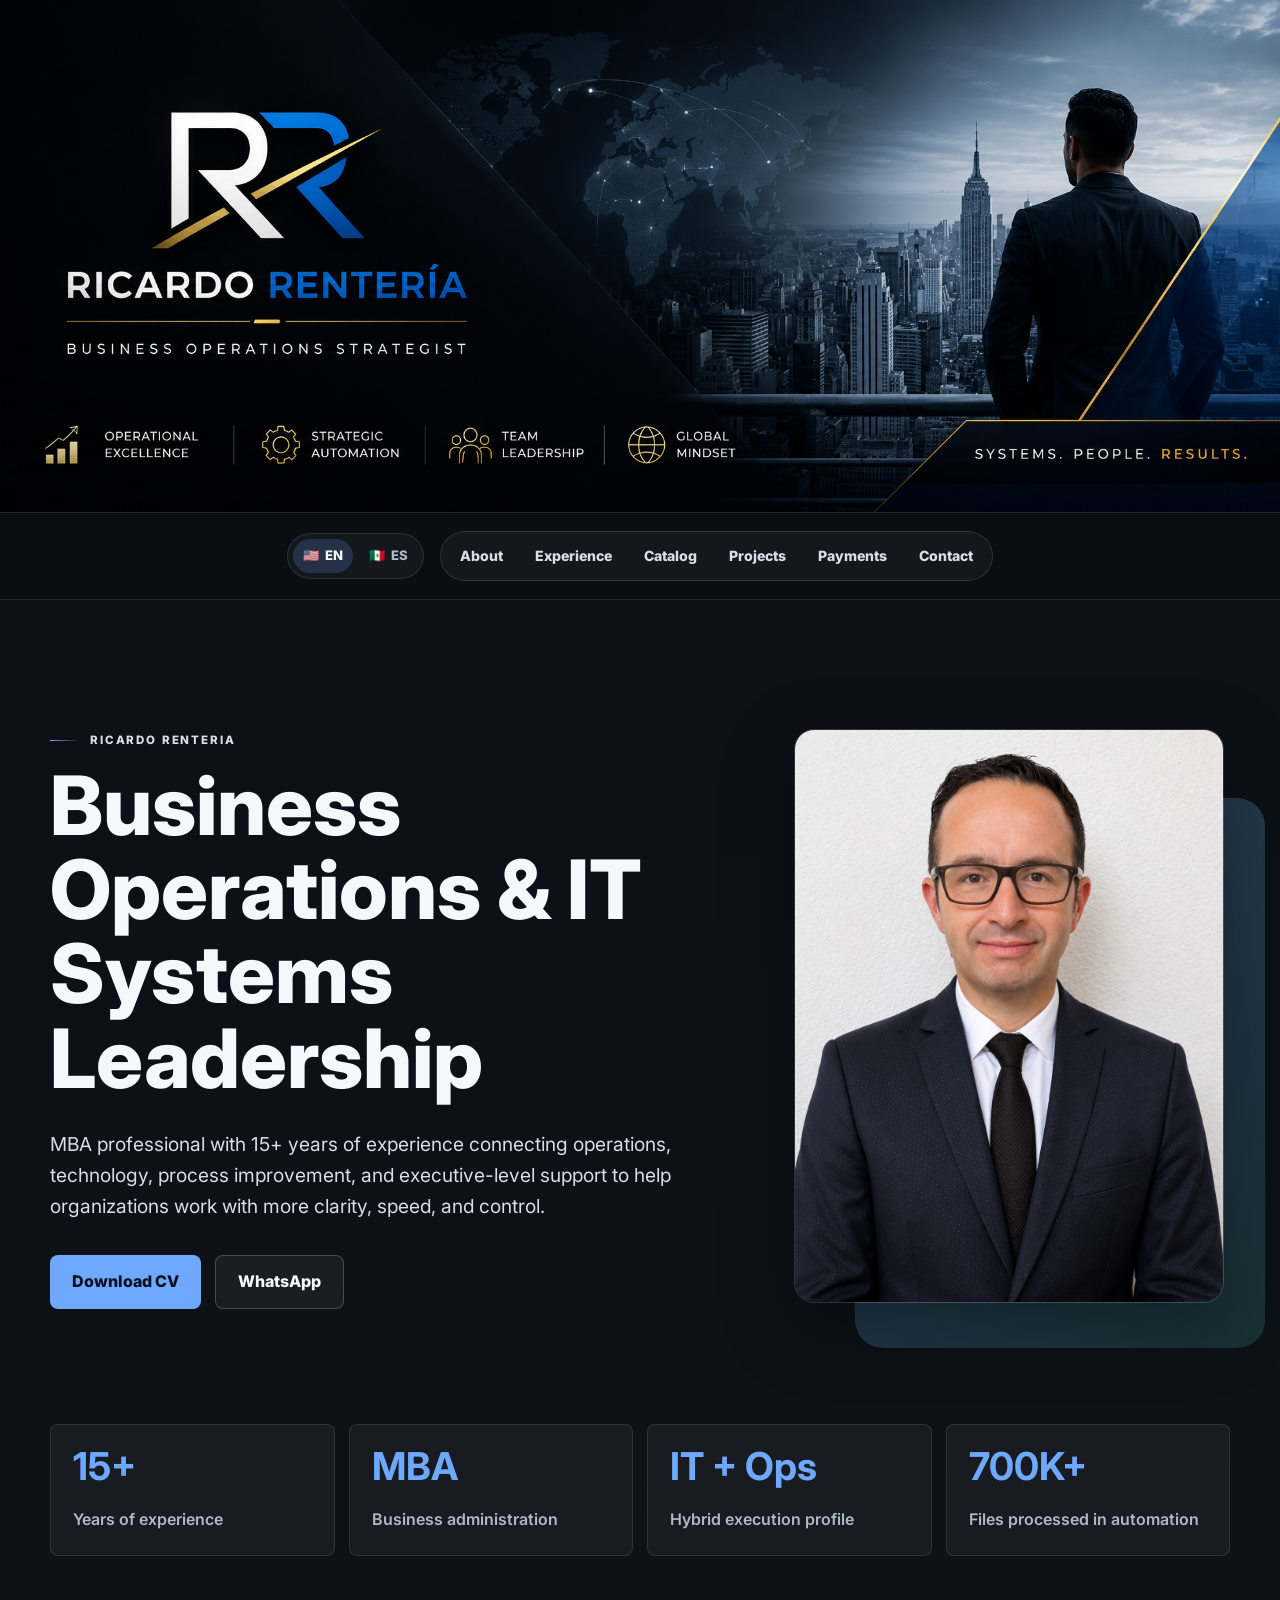
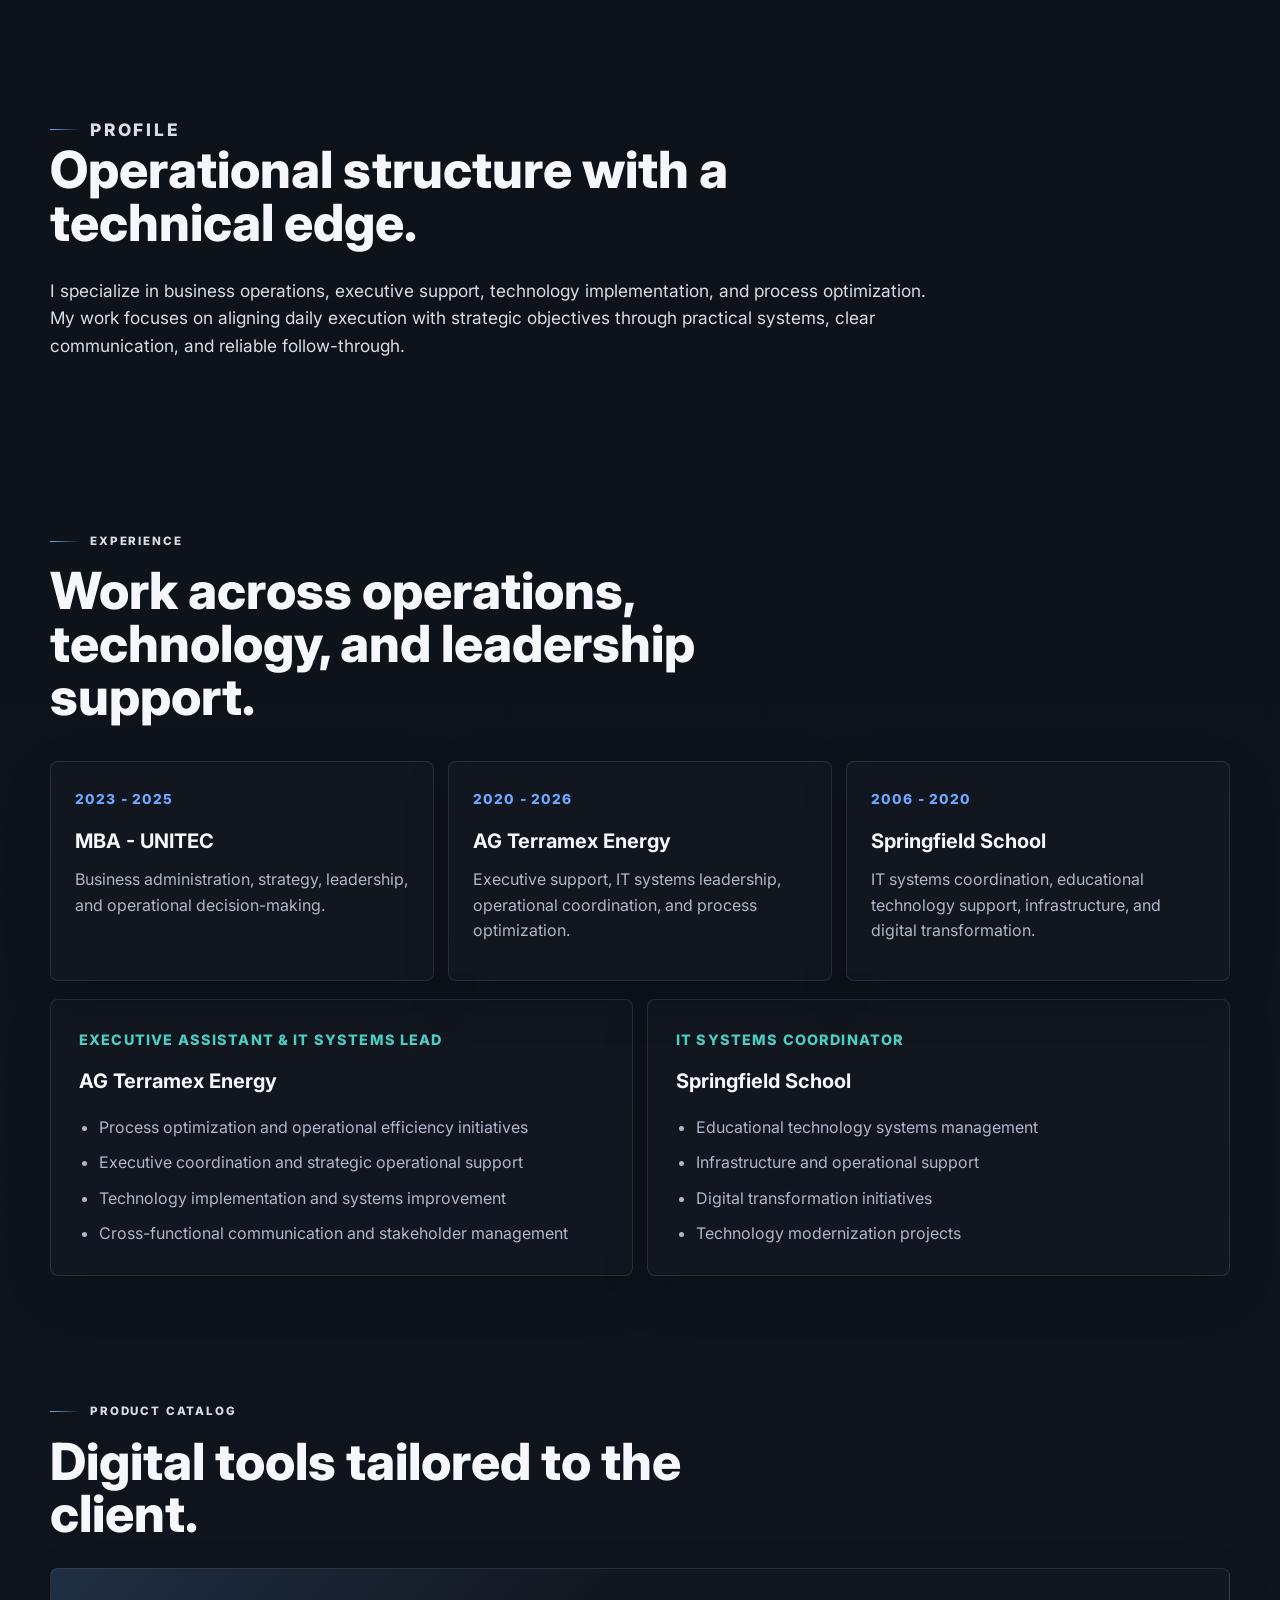
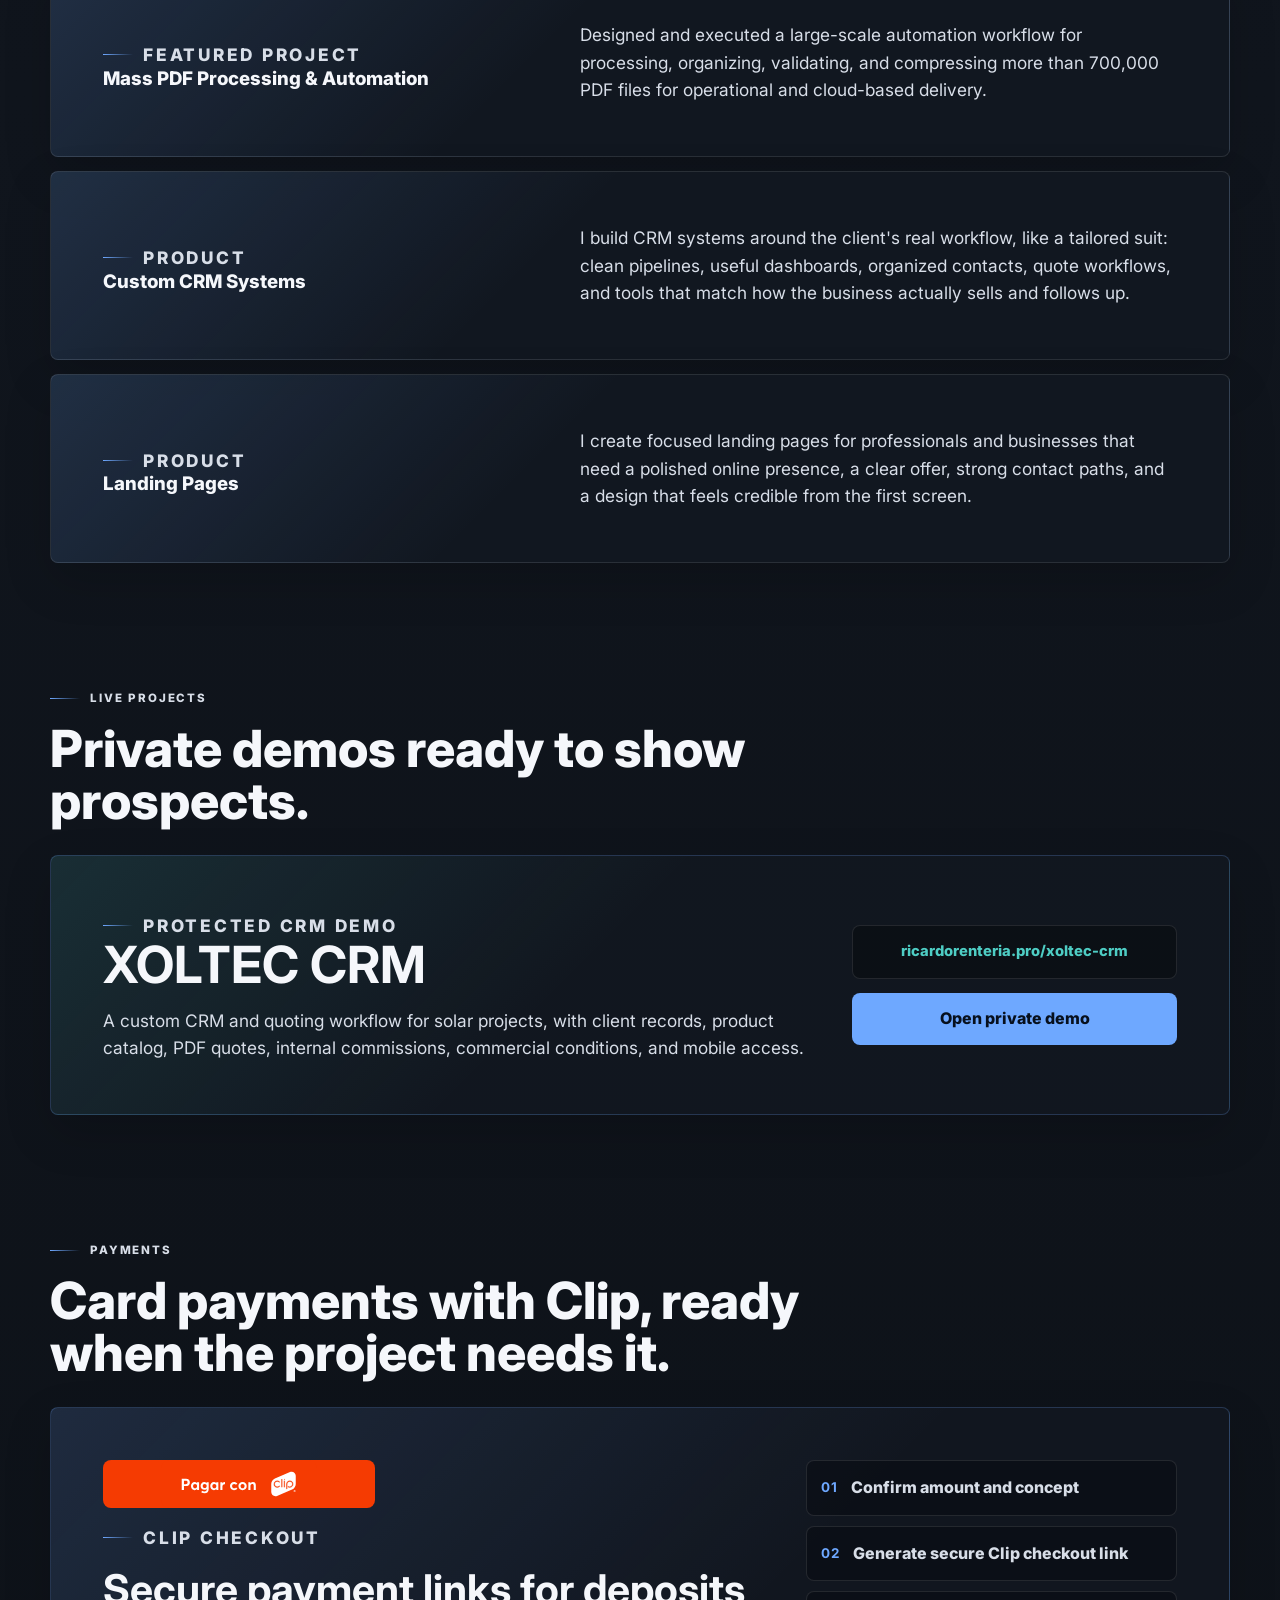
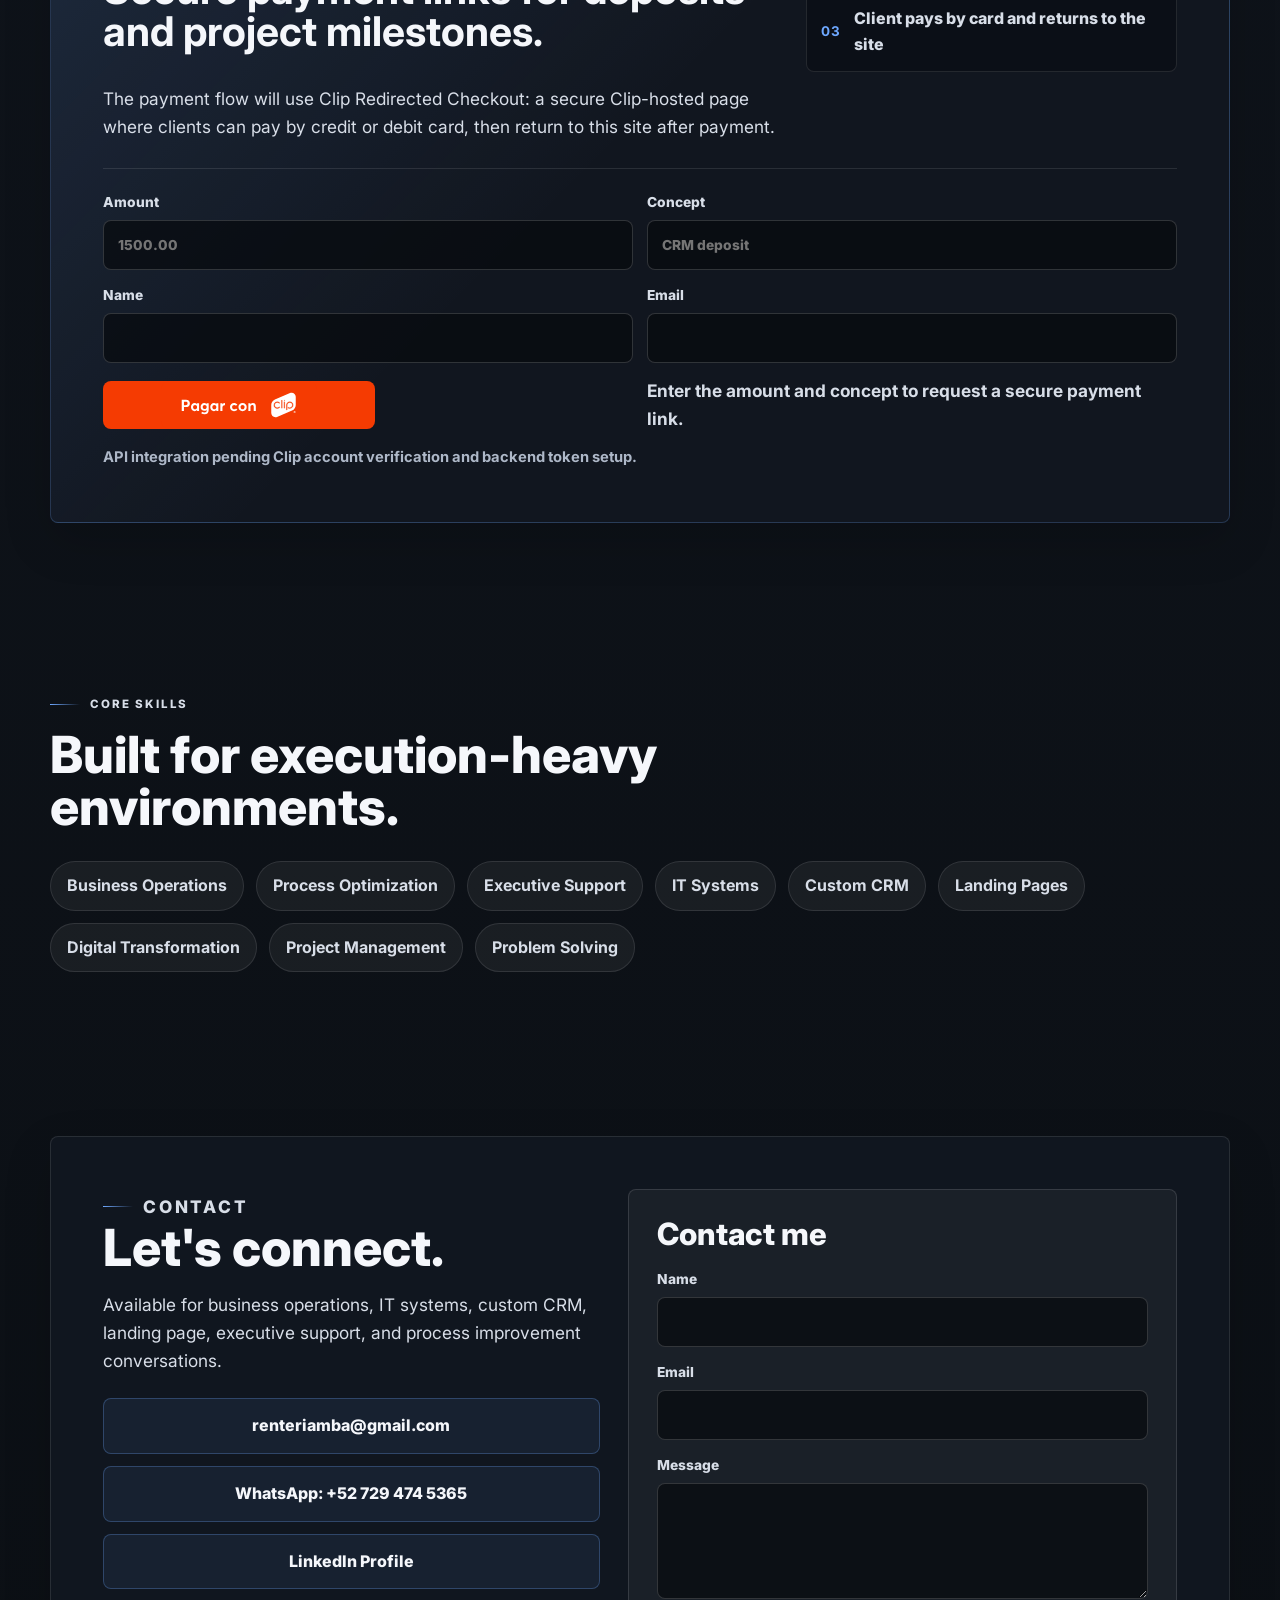
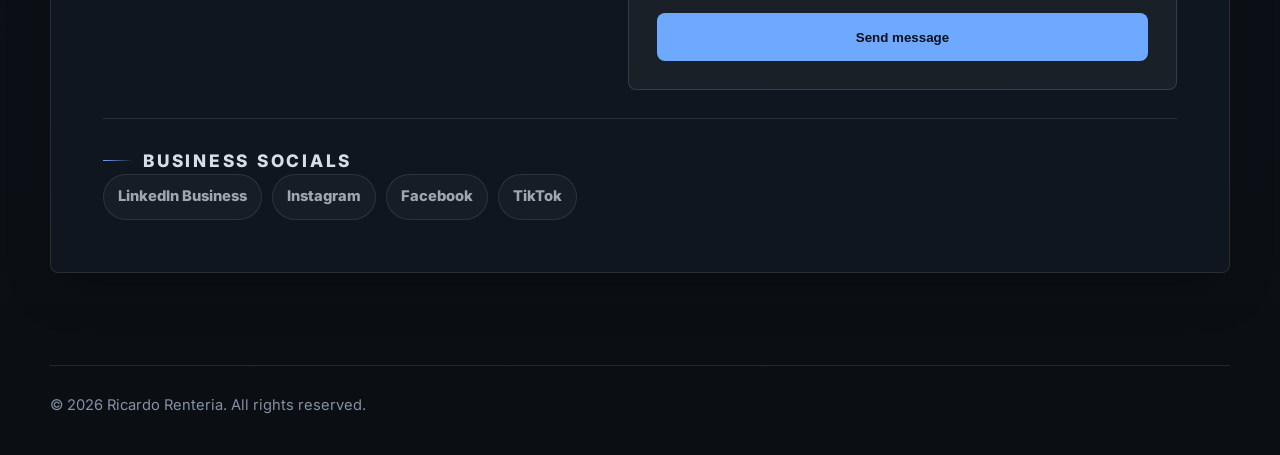
==== index.html @ 02edaeaf "Prepare Clip checkout payments" ====
<!DOCTYPE html>
<html lang="en">
<head>
  <meta charset="UTF-8" />
  <meta name="viewport" content="width=device-width, initial-scale=1.0" />
  <meta name="description" content="Ricardo Renteria is an MBA professional specializing in business operations, IT systems, custom CRM solutions, landing pages, and process optimization." />
  <meta name="theme-color" content="#0c0f14" />
  <meta property="og:title" content="Ricardo Renteria | Business Operations & IT" />
  <meta property="og:description" content="Business operations, IT systems, custom CRM solutions, landing pages, and process optimization for organizations that need structure and execution." />
  <meta property="og:type" content="website" />
  <meta property="og:image" content="banner.png" />

  <title>Ricardo Renteria | Business Operations & IT</title>

  <link rel="preconnect" href="https://fonts.googleapis.com" />
  <link rel="preconnect" href="https://fonts.gstatic.com" crossorigin />
  <link href="https://fonts.googleapis.com/css2?family=Inter:wght@400;500;600;700;800&display=swap" rel="stylesheet" />
  <link rel="stylesheet" href="style.css" />
</head>

<body>
  <div class="brand-banner" aria-label="Ricardo Renteria professional banner"><img src="banner.png" alt="Ricardo Renteria professional profile banner" data-i18n-attr="alt:bannerAlt" /></div>
  <header class="site-header">
    <nav class="navbar" aria-label="Primary navigation">
      <div class="nav-actions">
        <div class="language-switcher" aria-label="Language selector">
          <button class="language-button active" type="button" data-lang="en" aria-pressed="true"><span aria-hidden="true">🇺🇸</span><span>EN</span></button>
          <button class="language-button" type="button" data-lang="es" aria-pressed="false"><span aria-hidden="true">🇲🇽</span><span>ES</span></button>
        </div>

        <div class="nav-links">
          <a href="#about" data-i18n="navAbout">About</a>
          <a href="#experience" data-i18n="navExperience">Experience</a>
          <a href="#catalog" data-i18n="navCatalog">Catalog</a>
          <a href="#projects" data-i18n="navProjects">Projects</a>
          <a href="#payments" data-i18n="navPayments">Payments</a>
          <a href="#contact" data-i18n="navContact">Contact</a>
        </div>
      </div>
    </nav>
  </header>

  <main id="top">
    <section class="hero" aria-labelledby="hero-title">
      <div class="hero-content">
        <p class="eyebrow" data-i18n="heroEyebrow">Ricardo Renteria</p>
        <h1 id="hero-title" data-i18n="heroTitle">Business Operations & IT Systems Leadership</h1>
        <p class="hero-description" data-i18n="heroDescription">MBA professional with 15+ years of experience connecting operations, technology, process improvement, and executive-level support to help organizations work with more clarity, speed, and control.</p>
        <div class="hero-actions" aria-label="Primary actions">
          <a href="Ricardo_Renteria_CV.pdf" target="_blank" rel="noopener" class="btn primary" data-i18n="downloadCv">Download CV</a>
          <a href="https://wa.me/527294745365" target="_blank" rel="noopener" class="btn secondary">WhatsApp</a>
        </div>
      </div>
      <figure class="hero-image"><img src="profile.jpg" alt="Portrait of Ricardo Renteria" data-i18n-attr="alt:heroImageAlt" /></figure>
    </section>

    <section class="stats" aria-label="Professional highlights">
      <article class="stat-card"><strong>15+</strong><span data-i18n="statExperience">Years of experience</span></article>
      <article class="stat-card"><strong>MBA</strong><span data-i18n="statMba">Business administration</span></article>
      <article class="stat-card"><strong>IT + Ops</strong><span data-i18n="statHybrid">Hybrid execution profile</span></article>
      <article class="stat-card"><strong>700K+</strong><span data-i18n="statFiles">Files processed in automation</span></article>
    </section>

    <section class="section about" id="about">
      <div class="section-heading"><p class="eyebrow" data-i18n="profileEyebrow">Profile</p><h2 data-i18n="profileTitle">Operational structure with a technical edge.</h2></div>
      <p data-i18n="profileBody">I specialize in business operations, executive support, technology implementation, and process optimization. My work focuses on aligning daily execution with strategic objectives through practical systems, clear communication, and reliable follow-through.</p>
    </section>

    <section class="section experience" id="experience">
      <div class="section-heading"><p class="eyebrow" data-i18n="experienceEyebrow">Experience</p><h2 data-i18n="experienceTitle">Work across operations, technology, and leadership support.</h2></div>
      <div class="timeline">
        <article class="timeline-item"><span>2023 - 2025</span><h3>MBA - UNITEC</h3><p data-i18n="timelineMba">Business administration, strategy, leadership, and operational decision-making.</p></article>
        <article class="timeline-item"><span>2020 - 2026</span><h3>AG Terramex Energy</h3><p data-i18n="timelineTerramex">Executive support, IT systems leadership, operational coordination, and process optimization.</p></article>
        <article class="timeline-item"><span>2006 - 2020</span><h3>Springfield School</h3><p data-i18n="timelineSpringfield">IT systems coordination, educational technology support, infrastructure, and digital transformation.</p></article>
      </div>
      <div class="experience-grid">
        <article class="card"><p class="role" data-i18n="terramexRole">Executive Assistant & IT Systems Lead</p><h3>AG Terramex Energy</h3><ul><li data-i18n="terramexItem1">Process optimization and operational efficiency initiatives</li><li data-i18n="terramexItem2">Executive coordination and strategic operational support</li><li data-i18n="terramexItem3">Technology implementation and systems improvement</li><li data-i18n="terramexItem4">Cross-functional communication and stakeholder management</li></ul></article>
        <article class="card"><p class="role" data-i18n="springfieldRole">IT Systems Coordinator</p><h3>Springfield School</h3><ul><li data-i18n="springfieldItem1">Educational technology systems management</li><li data-i18n="springfieldItem2">Infrastructure and operational support</li><li data-i18n="springfieldItem3">Digital transformation initiatives</li><li data-i18n="springfieldItem4">Technology modernization projects</li></ul></article>
      </div>
    </section>

    <section class="section featured-project" id="catalog">
      <div class="section-heading"><p class="eyebrow" data-i18n="catalogEyebrow">Product Catalog</p><h2 data-i18n="catalogTitle">Digital tools tailored to the client.</h2></div>
      <div class="project-grid">
        <article class="project-card"><div><p class="eyebrow" data-i18n="projectAutomationEyebrow">Featured Project</p><h3 data-i18n="projectAutomationTitle">Mass PDF Processing & Automation</h3></div><p data-i18n="projectAutomationBody">Designed and executed a large-scale automation workflow for processing, organizing, validating, and compressing more than 700,000 PDF files for operational and cloud-based delivery.</p></article>
        <article class="project-card"><div><p class="eyebrow" data-i18n="projectCrmEyebrow">Product</p><h3 data-i18n="projectCrmTitle">Custom CRM Systems</h3></div><p data-i18n="projectCrmBody">I build CRM systems around the client's real workflow, like a tailored suit: clean pipelines, useful dashboards, organized contacts, quote workflows, and tools that match how the business actually sells and follows up.</p></article>
        <article class="project-card"><div><p class="eyebrow" data-i18n="projectLandingEyebrow">Product</p><h3 data-i18n="projectLandingTitle">Landing Pages</h3></div><p data-i18n="projectLandingBody">I create focused landing pages for professionals and businesses that need a polished online presence, a clear offer, strong contact paths, and a design that feels credible from the first screen.</p></article>
      </div>
    </section>

    <section class="section projects-showcase" id="projects">
      <div class="section-heading">
        <p class="eyebrow" data-i18n="projectsEyebrow">Live Projects</p>
        <h2 data-i18n="projectsTitle">Private demos ready to show prospects.</h2>
      </div>
      <div class="live-project-card">
        <div>
          <p class="eyebrow" data-i18n="xoltecEyebrow">Protected CRM Demo</p>
          <h3>XOLTEC CRM</h3>
          <p data-i18n="xoltecBody">A custom CRM and quoting workflow for solar projects, with client records, product catalog, PDF quotes, internal commissions, commercial conditions, and mobile access.</p>
        </div>
        <div class="project-access">
          <span>ricardorenteria.pro/xoltec-crm</span>
          <a class="btn primary" href="xoltec-crm/" data-i18n="openDemo">Open private demo</a>
        </div>
      </div>
    </section>

    <section class="section payments" id="payments">
      <div class="section-heading">
        <p class="eyebrow" data-i18n="paymentsEyebrow">Payments</p>
        <h2 data-i18n="paymentsTitle">Card payments with Clip, ready when the project needs it.</h2>
      </div>
      <div class="payment-card">
        <div class="payment-copy">
          <img class="clip-pay-mark" src="clip-pay-button.svg" alt="Pagar con Clip" loading="lazy" />
          <p class="eyebrow" data-i18n="clipEyebrow">Clip Checkout</p>
          <h3 data-i18n="clipTitle">Secure payment links for deposits and project milestones.</h3>
          <p data-i18n="clipBody">The payment flow will use Clip Redirected Checkout: a secure Clip-hosted page where clients can pay by credit or debit card, then return to this site after payment.</p>
        </div>
        <div class="payment-steps">
          <div><strong>01</strong><span data-i18n="clipStep1">Confirm amount and concept</span></div>
          <div><strong>02</strong><span data-i18n="clipStep2">Generate secure Clip checkout link</span></div>
          <div><strong>03</strong><span data-i18n="clipStep3">Client pays by card and returns to the site</span></div>
        </div>
        <form class="payment-form" data-payment-form>
          <label><span data-i18n="paymentAmount">Amount</span><input type="number" name="amount" min="1" step="0.01" placeholder="1500.00" required /></label>
          <label><span data-i18n="paymentConcept">Concept</span><input type="text" name="concept" maxlength="250" placeholder="CRM deposit" required /></label>
          <label><span data-i18n="paymentName">Name</span><input type="text" name="name" autocomplete="name" /></label>
          <label><span data-i18n="paymentEmail">Email</span><input type="email" name="email" autocomplete="email" /></label>
          <button class="clip-pay-button" type="submit" aria-label="Request Clip payment link"><img src="clip-pay-button.svg" alt="Pagar con Clip" /></button>
          <p class="payment-feedback" data-payment-feedback data-i18n="paymentFeedback">Enter the amount and concept to request a secure payment link.</p>
          <span class="payment-status" data-i18n="clipStatus">API integration pending Clip account verification and backend token setup.</span>
        </form>
      </div>
    </section>

    <section class="section skills" id="skills">
      <div class="section-heading"><p class="eyebrow" data-i18n="skillsEyebrow">Core Skills</p><h2 data-i18n="skillsTitle">Built for execution-heavy environments.</h2></div>
      <div class="skills-grid" aria-label="Core skills"><span data-i18n="skillBusiness">Business Operations</span><span data-i18n="skillProcess">Process Optimization</span><span data-i18n="skillExecutive">Executive Support</span><span data-i18n="skillSystems">IT Systems</span><span data-i18n="skillCrm">Custom CRM</span><span data-i18n="skillLanding">Landing Pages</span><span data-i18n="skillTransformation">Digital Transformation</span><span data-i18n="skillProject">Project Management</span><span data-i18n="skillProblem">Problem Solving</span></div>
    </section>

    <section class="section contact" id="contact">
      <div class="contact-panel">
        <div class="contact-copy">
          <p class="eyebrow" data-i18n="contactEyebrow">Contact</p>
          <h2 data-i18n="contactTitle">Let's connect.</h2>
          <p data-i18n="contactBody">Available for business operations, IT systems, custom CRM, landing page, executive support, and process improvement conversations.</p>
          <div class="contact-actions">
            <a href="mailto:renteriamba@gmail.com" class="contact-link">renteriamba@gmail.com</a>
            <a href="https://wa.me/527294745365" target="_blank" rel="noopener" class="contact-link">WhatsApp: +52 729 474 5365</a>
            <a href="https://mx.linkedin.com/in/ricardorenteriaz/" target="_blank" rel="noopener" class="contact-link" data-i18n="linkedinProfile">LinkedIn Profile</a>
          </div>
        </div>

        <form class="contact-form" action="https://formspree.io/f/mgoqldyq" method="POST">
          <h3 data-i18n="formTitle">Contact me</h3>
          <label><span data-i18n="formName">Name</span><input type="text" name="name" autocomplete="name" required /></label>
          <label><span data-i18n="formEmail">Email</span><input type="email" name="email" autocomplete="email" required /></label>
          <label><span data-i18n="formMessage">Message</span><textarea name="message" rows="4" required></textarea></label>
          <button class="btn primary" type="submit" data-i18n="formSubmit">Send message</button>
        </form>

        <div class="business-socials" aria-label="Business social media">
          <p class="eyebrow" data-i18n="businessSocials">Business Socials</p>
          <div class="social-links">
            <a href="#" class="social-link disabled-link" aria-disabled="true">LinkedIn Business</a>
            <a href="#" class="social-link disabled-link" aria-disabled="true">Instagram</a>
            <a href="#" class="social-link disabled-link" aria-disabled="true">Facebook</a>
            <a href="#" class="social-link disabled-link" aria-disabled="true">TikTok</a>
          </div>
        </div>
      </div>
    </section>
  </main>

  <footer><p data-i18n="footerText">© 2026 Ricardo Renteria. All rights reserved.</p></footer>
  <script src="script.js"></script>
</body>
</html>
---- style.css ----
:root {
  --bg: #0b0f14;
  --surface: #121821;
  --surface-strong: #17202c;
  --text: #f5f7fb;
  --muted: #aeb8c8;
  --soft: #d8dee8;
  --line: rgba(255, 255, 255, 0.1);
  --accent: #6ea8ff;
  --accent-strong: #3e7ff2;
  --success: #4ecdc4;
  --shadow: 0 24px 70px rgba(0, 0, 0, 0.34);
}

* {
  box-sizing: border-box;
}

html {
  scroll-behavior: smooth;
  scroll-padding-top: 112px;
}

body {
  margin: 0;
  background:
    radial-gradient(circle at 15% 0%, rgba(110, 168, 255, 0.16), transparent 28rem),
    linear-gradient(180deg, #0b0f14 0%, #10151d 48%, #0b0f14 100%);
  color: var(--text);
  font-family: "Inter", Arial, sans-serif;
  line-height: 1.6;
}

img {
  display: block;
  max-width: 100%;
}

a {
  color: inherit;
}

.brand-banner {
  position: relative;
  overflow: hidden;
  border-bottom: 1px solid var(--line);
  background: #080c12;
}

.brand-banner img {
  width: 100%;
  height: auto;
  min-height: 148px;
  display: block;
}

.site-header {
  position: sticky;
  top: 0;
  z-index: 10;
  border-bottom: 1px solid var(--line);
  background: rgba(11, 15, 20, 0.86);
  backdrop-filter: blur(18px);
}

.navbar {
  width: min(1180px, calc(100% - 40px));
  min-height: 86px;
  margin: 0 auto;
  display: flex;
  align-items: center;
  justify-content: center;
  gap: 24px;
}

.logo {
  display: inline-flex;
  align-items: center;
  text-decoration: none;
}

.logo img {
  width: 116px;
  height: 78px;
  object-fit: contain;
}

.nav-actions {
  display: flex;
  align-items: center;
  gap: 16px;
}

.language-switcher {
  display: inline-flex;
  align-items: center;
  gap: 6px;
  border: 1px solid var(--line);
  border-radius: 999px;
  background: rgba(255, 255, 255, 0.045);
  padding: 5px;
}

.language-button {
  min-height: 34px;
  display: inline-flex;
  align-items: center;
  gap: 6px;
  border: 0;
  border-radius: 999px;
  background: transparent;
  color: var(--muted);
  cursor: pointer;
  font: inherit;
  font-size: 0.82rem;
  font-weight: 800;
  padding: 6px 10px;
  transition: background 180ms ease, color 180ms ease;
}

.language-button.active,
.language-button:hover,
.language-button:focus-visible {
  background: rgba(110, 168, 255, 0.18);
  color: var(--text);
  outline: none;
}

.nav-links {
  display: flex;
  align-items: center;
  gap: 4px;
  border: 1px solid var(--line);
  border-radius: 999px;
  background: rgba(255, 255, 255, 0.045);
  padding: 5px;
}

.nav-links a {
  min-height: 36px;
  display: inline-flex;
  align-items: center;
  border-radius: 999px;
  color: var(--soft);
  font-size: 0.88rem;
  font-weight: 800;
  padding: 8px 14px;
  text-decoration: none;
  transition: color 180ms ease, background 180ms ease, box-shadow 180ms ease;
}

.nav-links a:hover,
.nav-links a:focus-visible {
  background: rgba(110, 168, 255, 0.16);
  box-shadow: inset 0 0 0 1px rgba(110, 168, 255, 0.18);
  color: var(--text);
  outline: none;
}

.hero,
.section,
.stats,
.banner-section,
footer {
  width: min(1180px, calc(100% - 40px));
  margin: 0 auto;
}

.hero {
  min-height: calc(100vh - 86px);
  display: grid;
  grid-template-columns: minmax(0, 1.08fr) minmax(300px, 0.72fr);
  align-items: center;
  gap: clamp(34px, 7vw, 92px);
  padding: 72px 0 54px;
}

.hero-content {
  max-width: 720px;
}

.eyebrow {
  width: fit-content;
  display: inline-flex;
  align-items: center;
  gap: 10px;
  margin: 0 0 14px;
  color: var(--soft);
  font-size: 0.72rem;
  font-weight: 800;
  letter-spacing: 0.16em;
  text-transform: uppercase;
}

.eyebrow::before {
  content: "";
  width: 30px;
  height: 1px;
  background: linear-gradient(90deg, var(--accent), rgba(110, 168, 255, 0));
}

.hero h1,
.section h2,
.project-card h2,
.project-card h3,
.contact h2,
.contact-form h3 {
  margin: 0;
  color: var(--text);
  font-weight: 800;
  letter-spacing: 0;
  line-height: 1.03;
}

.hero h1 {
  max-width: 780px;
  font-size: clamp(3rem, 6.4vw, 5.9rem);
  font-weight: 800;
}

.hero-description {
  max-width: 660px;
  margin: 28px 0 0;
  color: var(--soft);
  font-size: clamp(1.02rem, 1.5vw, 1.2rem);
}

.hero-actions {
  display: flex;
  flex-wrap: wrap;
  gap: 14px;
  margin-top: 34px;
}

.btn,
.contact-link {
  min-height: 48px;
  display: inline-flex;
  align-items: center;
  justify-content: center;
  border-radius: 8px;
  font-weight: 800;
  text-decoration: none;
  transition: transform 180ms ease, border-color 180ms ease, background 180ms ease;
}

.btn {
  padding: 13px 22px;
}

.btn:hover,
.contact-link:hover {
  transform: translateY(-2px);
}

.primary {
  background: var(--accent);
  color: #07101d;
}

.primary:hover {
  background: #86b7ff;
}

.secondary {
  border: 1px solid rgba(255, 255, 255, 0.2);
  background: rgba(255, 255, 255, 0.05);
  color: var(--text);
}

.secondary:hover {
  border-color: rgba(110, 168, 255, 0.72);
  background: rgba(110, 168, 255, 0.1);
}

.hero-image {
  margin: 0;
  position: relative;
}

.hero-image::before {
  content: "";
  position: absolute;
  inset: 12% -8% -8% 14%;
  z-index: -1;
  border-radius: 28px;
  background: linear-gradient(135deg, rgba(110, 168, 255, 0.3), rgba(78, 205, 196, 0.16));
}

.hero-image img {
  width: min(430px, 100%);
  aspect-ratio: 3 / 4;
  object-fit: cover;
  border: 1px solid rgba(255, 255, 255, 0.14);
  border-radius: 20px;
  box-shadow: var(--shadow);
}

.stats {
  display: grid;
  grid-template-columns: repeat(4, minmax(0, 1fr));
  gap: 14px;
  padding: 10px 0 74px;
}

.stat-card {
  min-height: 132px;
  display: flex;
  flex-direction: column;
  justify-content: space-between;
  border: 1px solid var(--line);
  border-radius: 8px;
  background: rgba(255, 255, 255, 0.045);
  padding: 22px;
}

.stat-card strong {
  color: var(--accent);
  font-size: clamp(1.8rem, 3vw, 2.7rem);
  line-height: 1;
}

.stat-card span {
  color: var(--muted);
  font-weight: 600;
}

.section {
  padding: 82px 0;
}

.section-heading {
  max-width: 780px;
  margin-bottom: 28px;
}

.section h2,
.project-card h2,
.contact h2 {
  font-size: clamp(2rem, 4vw, 3.35rem);
  font-weight: 800;
}

.about p,
.project-card p,
.contact p {
  max-width: 900px;
  margin: 0;
  color: var(--soft);
  font-size: 1.08rem;
}

.banner-section {
  padding: 8px 0 18px;
}

.banner-section img {
  width: 100%;
  aspect-ratio: 1983 / 793;
  object-fit: cover;
  border: 1px solid var(--line);
  border-radius: 14px;
  box-shadow: var(--shadow);
}

.timeline {
  position: relative;
  display: grid;
  grid-template-columns: repeat(3, minmax(0, 1fr));
  gap: 14px;
  margin: 38px 0 18px;
}

.timeline-item,
.card,
.project-card,
.contact-panel {
  border: 1px solid var(--line);
  border-radius: 8px;
  background: rgba(18, 24, 33, 0.86);
  box-shadow: 0 18px 48px rgba(0, 0, 0, 0.16);
}

.timeline-item {
  min-height: 220px;
  padding: 24px;
}

.timeline-item span {
  color: var(--accent);
  font-size: 0.86rem;
  font-weight: 800;
  letter-spacing: 0.08em;
  text-transform: uppercase;
}

.timeline-item h3,
.card h3 {
  margin: 14px 0 10px;
  color: var(--text);
  font-size: 1.25rem;
}

.timeline-item p,
.card li {
  color: var(--muted);
}

.timeline-item p {
  margin: 0;
}

.experience-grid {
  display: grid;
  grid-template-columns: repeat(2, minmax(0, 1fr));
  gap: 14px;
  margin-top: 14px;
}

.card {
  padding: 28px;
}

.role {
  margin: 0;
  color: var(--success);
  font-size: 0.9rem;
  font-weight: 800;
  letter-spacing: 0.08em;
  text-transform: uppercase;
}

.card ul {
  margin: 18px 0 0;
  padding-left: 20px;
}

.card li + li {
  margin-top: 10px;
}

.featured-project {
  padding-top: 36px;
}

.project-grid {
  display: grid;
  gap: 14px;
}

.project-card {
  display: grid;
  grid-template-columns: minmax(0, 0.85fr) minmax(0, 1.15fr);
  gap: 36px;
  align-items: center;
  padding: clamp(28px, 5vw, 52px);
  background:
    linear-gradient(135deg, rgba(110, 168, 255, 0.16), transparent 42%),
    rgba(18, 24, 33, 0.92);
}

.projects-showcase {
  padding-top: 36px;
}

.live-project-card {
  display: grid;
  grid-template-columns: minmax(0, 1fr) minmax(280px, 0.45fr);
  gap: 28px;
  align-items: center;
  border: 1px solid rgba(110, 168, 255, 0.22);
  border-radius: 8px;
  background:
    linear-gradient(135deg, rgba(78, 205, 196, 0.13), transparent 45%),
    rgba(18, 24, 33, 0.9);
  box-shadow: 0 18px 48px rgba(0, 0, 0, 0.16);
  padding: clamp(28px, 5vw, 52px);
}

.live-project-card h3 {
  margin: 0 0 16px;
  color: var(--text);
  font-size: clamp(2rem, 4vw, 3.35rem);
  line-height: 1;
}

.live-project-card p {
  max-width: 740px;
  margin: 0;
  color: var(--soft);
  font-size: 1.08rem;
}

.project-access {
  display: grid;
  gap: 14px;
  justify-items: stretch;
}

.project-access span {
  border: 1px solid var(--line);
  border-radius: 8px;
  background: rgba(7, 10, 15, 0.52);
  color: var(--success);
  font-size: 0.92rem;
  font-weight: 800;
  overflow-wrap: anywhere;
  padding: 14px;
  text-align: center;
}

.payments {
  padding-top: 36px;
}

.payment-card {
  display: grid;
  grid-template-columns: minmax(0, 1fr) minmax(260px, 0.55fr);
  gap: 28px;
  align-items: start;
  border: 1px solid rgba(110, 168, 255, 0.22);
  border-radius: 8px;
  background:
    linear-gradient(135deg, rgba(110, 168, 255, 0.14), transparent 48%),
    rgba(18, 24, 33, 0.9);
  box-shadow: 0 18px 48px rgba(0, 0, 0, 0.16);
  padding: clamp(28px, 5vw, 52px);
}

.payment-card h3 {
  margin: 0 0 16px;
  color: var(--text);
  font-size: clamp(1.8rem, 3.2vw, 3rem);
  line-height: 1.04;
}

.payment-card p {
  max-width: 760px;
  margin: 0;
  color: var(--soft);
  font-size: 1.08rem;
}

.payment-steps {
  display: grid;
  gap: 10px;
}

.payment-steps div {
  display: grid;
  grid-template-columns: auto 1fr;
  gap: 12px;
  align-items: center;
  border: 1px solid var(--line);
  border-radius: 8px;
  background: rgba(7, 10, 15, 0.48);
  padding: 14px;
}

.payment-steps strong {
  color: var(--accent);
  font-size: 0.84rem;
  letter-spacing: 0.12em;
}

.payment-steps span {
  color: var(--soft);
  font-weight: 800;
}

.payment-actions {
  grid-column: 1 / -1;
  display: flex;
  flex-wrap: wrap;
  gap: 14px;
  align-items: center;
  border-top: 1px solid var(--line);
  padding-top: 20px;
}

.payment-actions .btn {
  width: auto;
}

.payment-actions span {
  max-width: 560px;
  color: var(--muted);
  font-size: 0.92rem;
  font-weight: 700;
}

.payment-copy {
  display: grid;
  align-content: start;
  gap: 16px;
}

.clip-pay-mark {
  width: min(272px, 100%);
  height: auto;
}

.payment-form {
  grid-column: 1 / -1;
  display: grid;
  grid-template-columns: repeat(2, minmax(0, 1fr));
  gap: 14px;
  border-top: 1px solid var(--line);
  padding-top: 22px;
}

.payment-form label {
  display: grid;
  gap: 7px;
  color: var(--soft);
  font-size: 0.86rem;
  font-weight: 800;
}

.payment-form input {
  width: 100%;
  border: 1px solid rgba(255, 255, 255, 0.16);
  border-radius: 8px;
  background: rgba(7, 10, 15, 0.72);
  color: var(--text);
  font: inherit;
  padding: 13px 14px;
  outline: none;
}

.payment-form input:focus {
  border-color: rgba(245, 59, 2, 0.78);
  box-shadow: 0 0 0 3px rgba(245, 59, 2, 0.13);
}

.clip-pay-button {
  width: min(272px, 100%);
  border: 0;
  border-radius: 8px;
  background: transparent;
  cursor: pointer;
  padding: 0;
}

.clip-pay-button img {
  display: block;
  width: 100%;
  height: auto;
}

.payment-feedback,
.payment-status {
  align-self: center;
  color: var(--muted);
  font-size: 0.92rem;
  font-weight: 700;
}

.payment-status {
  grid-column: 1 / -1;
}

.skills-grid {
  display: flex;
  flex-wrap: wrap;
  gap: 12px;
}

.skills-grid span {
  border: 1px solid var(--line);
  border-radius: 999px;
  background: rgba(255, 255, 255, 0.055);
  color: var(--soft);
  font-weight: 700;
  padding: 11px 16px;
}

.contact {
  padding-bottom: 92px;
}

.contact-panel {
  display: grid;
  grid-template-columns: minmax(0, 0.95fr) minmax(320px, 1.05fr);
  gap: 28px;
  align-items: start;
  padding: clamp(28px, 5vw, 52px);
}

.contact h2 {
  margin-bottom: 18px;
}

.contact-actions {
  display: grid;
  gap: 12px;
}

.contact-copy {
  align-self: start;
}

.contact-copy .contact-actions {
  margin-top: 24px;
}

.contact-form {
  display: grid;
  gap: 14px;
  border: 1px solid rgba(255, 255, 255, 0.12);
  border-radius: 8px;
  background: rgba(255, 255, 255, 0.045);
  padding: clamp(20px, 3vw, 28px);
}

.contact-form h3 {
  font-size: clamp(1.5rem, 2.4vw, 2.15rem);
  margin-bottom: 4px;
}

.contact-form label {
  display: grid;
  gap: 7px;
  color: var(--soft);
  font-size: 0.86rem;
  font-weight: 800;
}

.contact-form input,
.contact-form textarea {
  width: 100%;
  border: 1px solid rgba(255, 255, 255, 0.16);
  border-radius: 8px;
  background: rgba(7, 10, 15, 0.72);
  color: var(--text);
  font: inherit;
  padding: 13px 14px;
  outline: none;
  resize: vertical;
}

.contact-form input:focus,
.contact-form textarea:focus {
  border-color: rgba(110, 168, 255, 0.72);
  box-shadow: 0 0 0 3px rgba(110, 168, 255, 0.12);
}

.contact-form .btn {
  width: 100%;
  border: 0;
  cursor: pointer;
}

.contact-link {
  border: 1px solid rgba(110, 168, 255, 0.28);
  background: rgba(110, 168, 255, 0.08);
  color: var(--text);
  padding: 14px 16px;
  text-align: center;
  word-break: break-word;
}

.business-socials {
  grid-column: 1 / -1;
  border-top: 1px solid var(--line);
  padding-top: 24px;
}

.social-links {
  display: flex;
  flex-wrap: wrap;
  gap: 10px;
}

.social-link {
  border: 1px solid rgba(255, 255, 255, 0.14);
  border-radius: 999px;
  background: rgba(255, 255, 255, 0.045);
  color: var(--soft);
  font-size: 0.92rem;
  font-weight: 800;
  padding: 10px 14px;
  text-decoration: none;
}

.disabled-link {
  cursor: not-allowed;
  opacity: 0.72;
}

footer {
  border-top: 1px solid var(--line);
  padding: 28px 0 38px;
}

footer p {
  margin: 0;
  color: #8490a3;
  font-size: 0.92rem;
}

@media (max-width: 900px) {
  .navbar {
    min-height: 78px;
  }

  .logo img {
    width: 96px;
    height: 64px;
  }

  .hero {
    min-height: auto;
    grid-template-columns: 1fr;
    padding-top: 42px;
  }

  .hero-image {
    width: min(360px, 100%);
  }

  .stats,
  .timeline,
  .experience-grid,
  .project-card,
  .live-project-card,
  .payment-card,
  .payment-form,
  .contact-panel {
    grid-template-columns: 1fr;
  }

  .stats {
    padding-bottom: 42px;
  }
}

@media (max-width: 640px) {
  html {
    scroll-padding-top: 150px;
  }

  .navbar {
    width: min(100% - 28px, 1180px);
    min-height: 132px;
    flex-direction: column;
    justify-content: center;
    gap: 8px;
  }

  .nav-actions {
    width: 100%;
    flex-direction: column;
    gap: 10px;
  }

  .nav-links {
    width: 100%;
    justify-content: center;
    flex-wrap: wrap;
    gap: 4px;
  }

  .nav-links a {
    min-height: 34px;
    padding: 7px 10px;
    font-size: 0.82rem;
  }

  .brand-banner img {
    min-height: 0;
  }

  .hero,
  .section,
  .stats,
  .banner-section,
  footer {
    width: min(100% - 28px, 1180px);
  }

  .hero {
    padding: 30px 0 42px;
    gap: 30px;
  }

  .hero h1 {
    font-size: 2.55rem;
  }

  .hero-description {
    margin-top: 20px;
  }

  .hero-image img {
    max-height: 390px;
    object-position: center top;
  }

  .hero-actions,
  .btn {
    width: 100%;
  }

  .payment-actions .btn,
  .clip-pay-button {
    width: 100%;
  }

  .section {
    padding: 58px 0;
  }

  .stat-card {
    min-height: 116px;
  }

  .banner-section img {
    min-height: 220px;
  }

  .timeline-item {
    min-height: 0;
  }
}
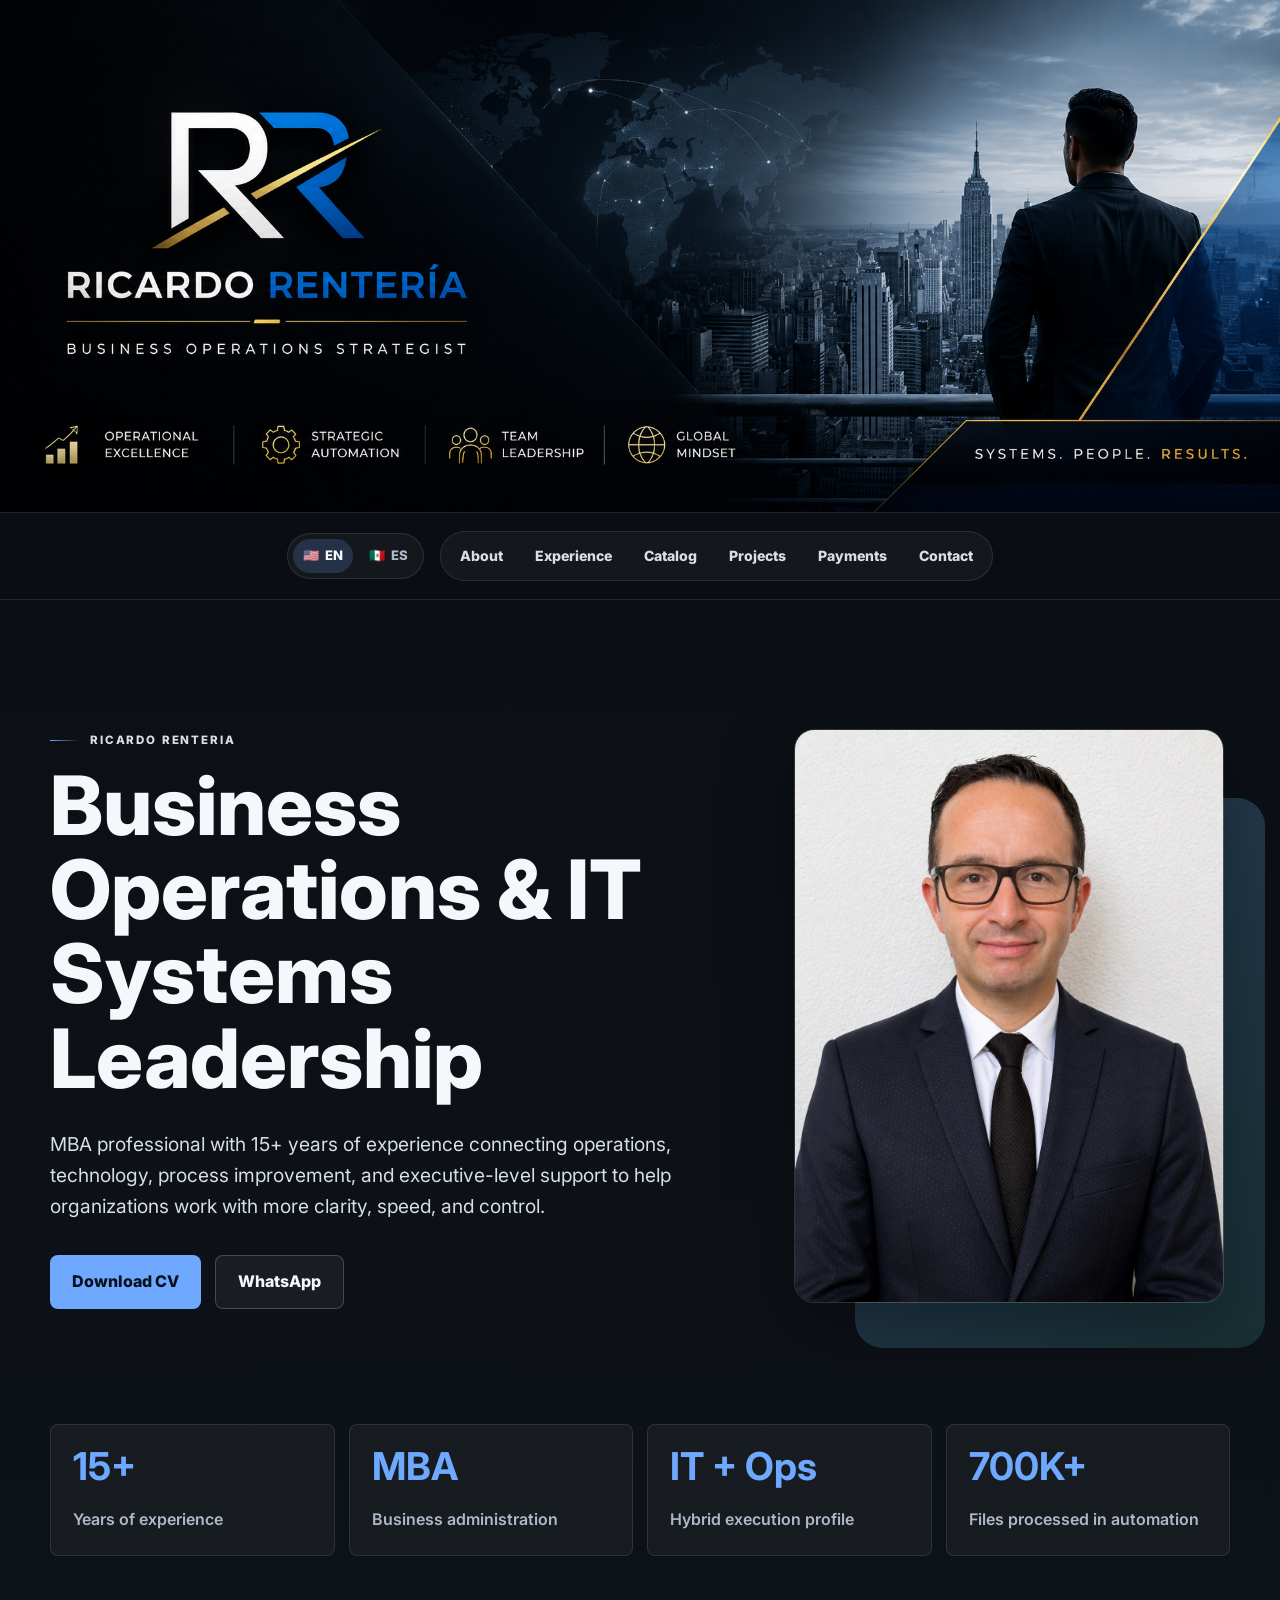
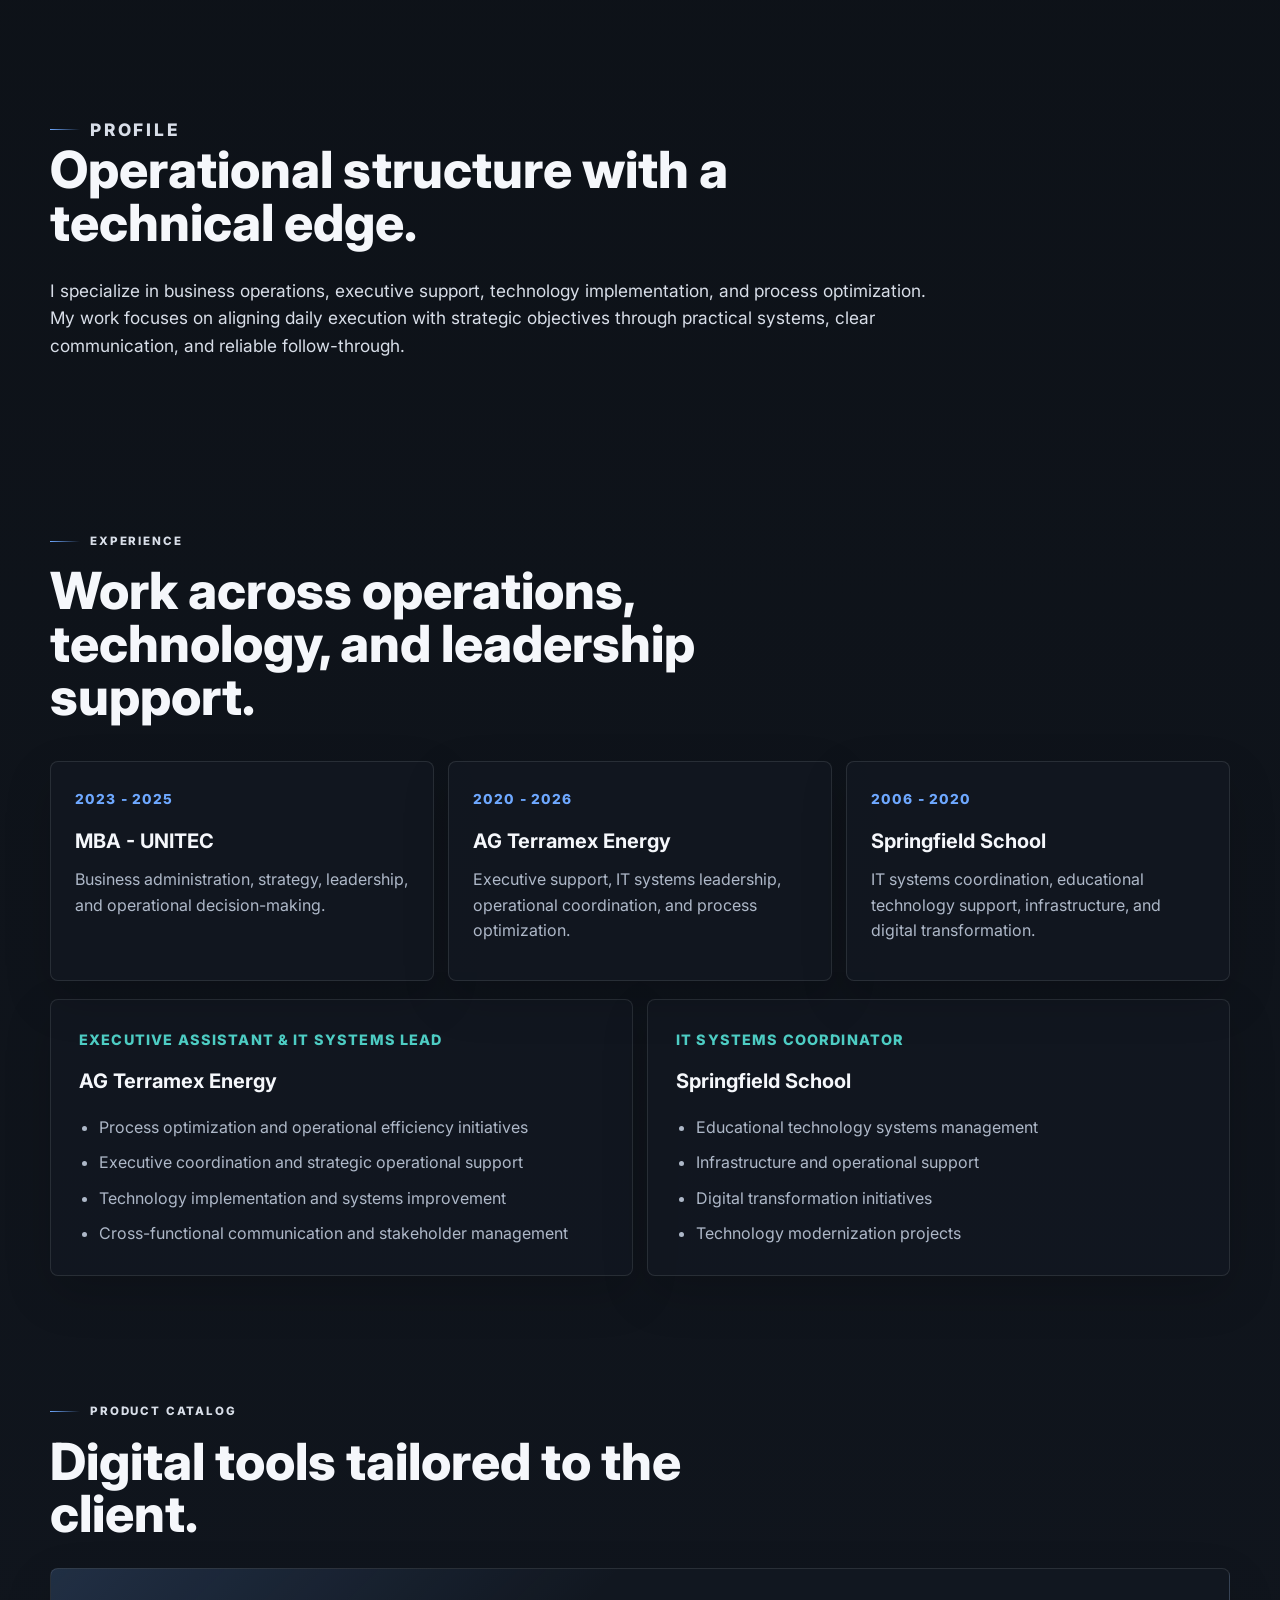
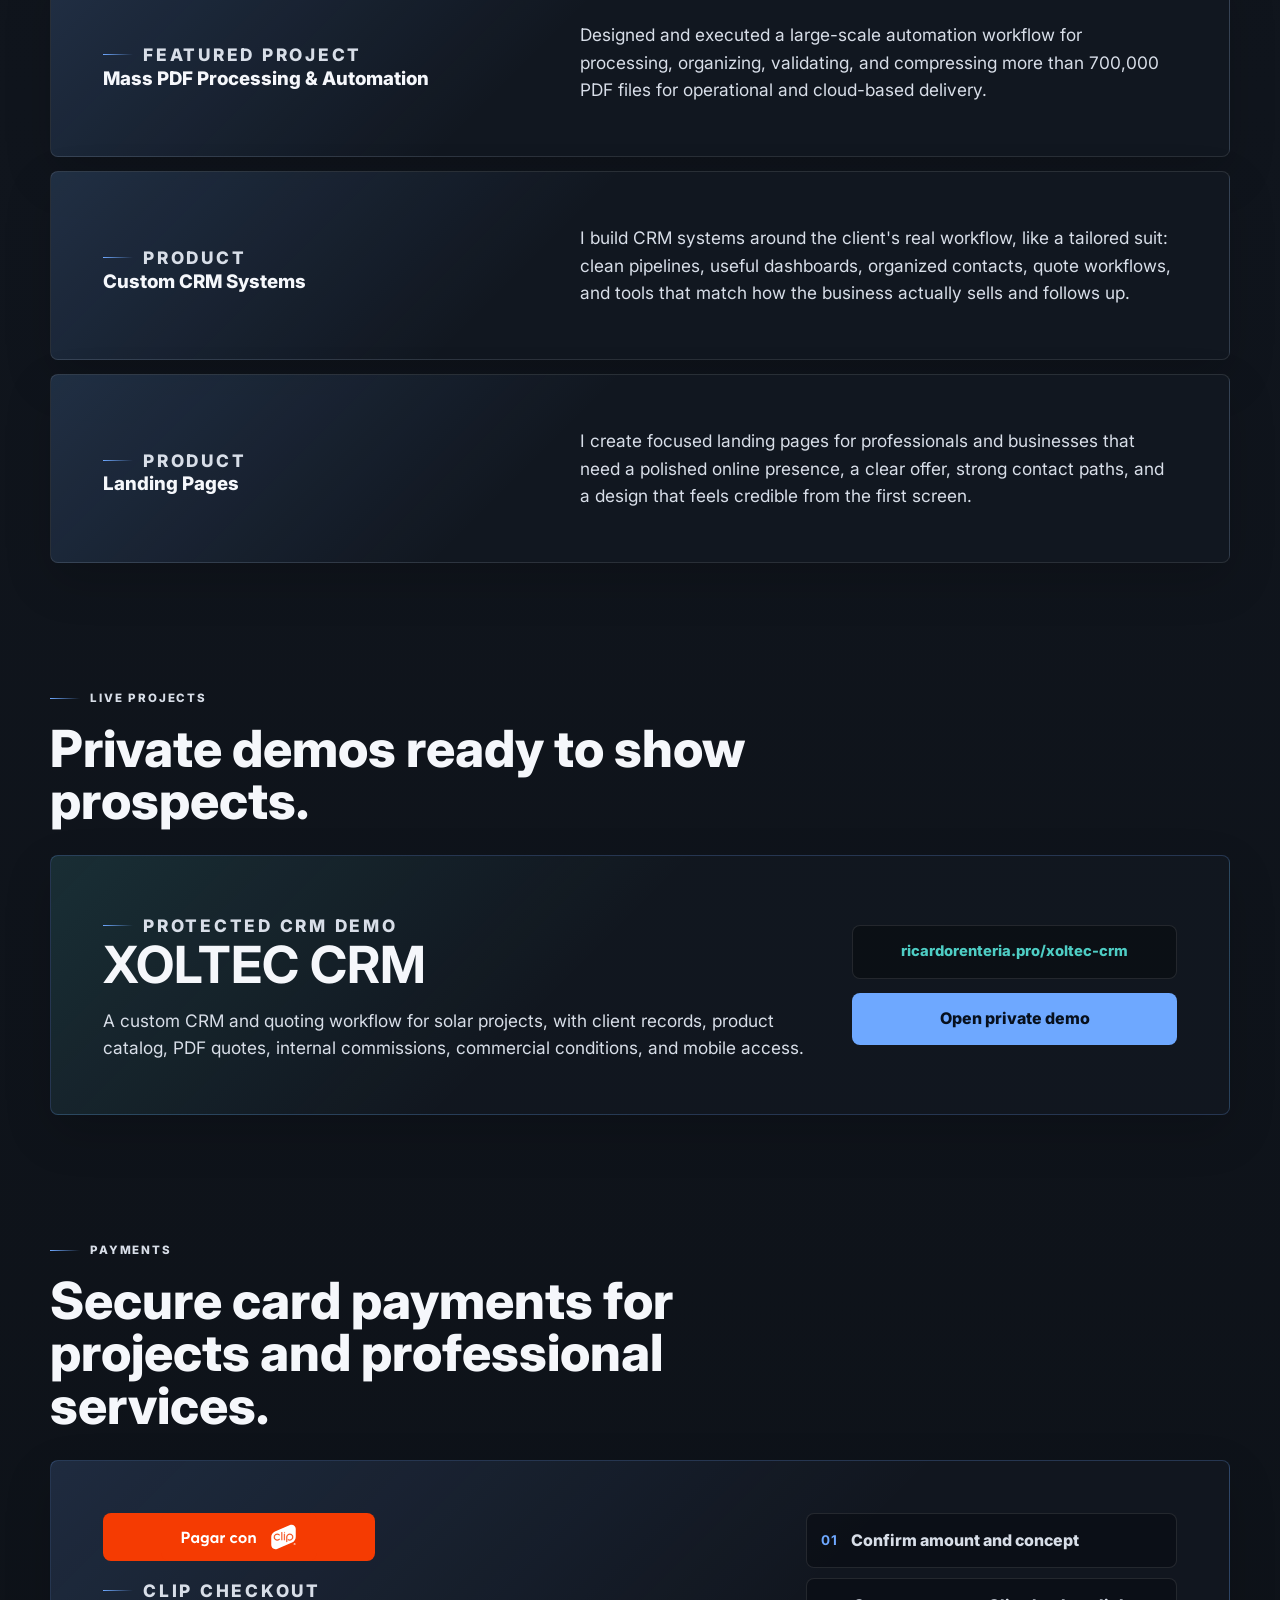
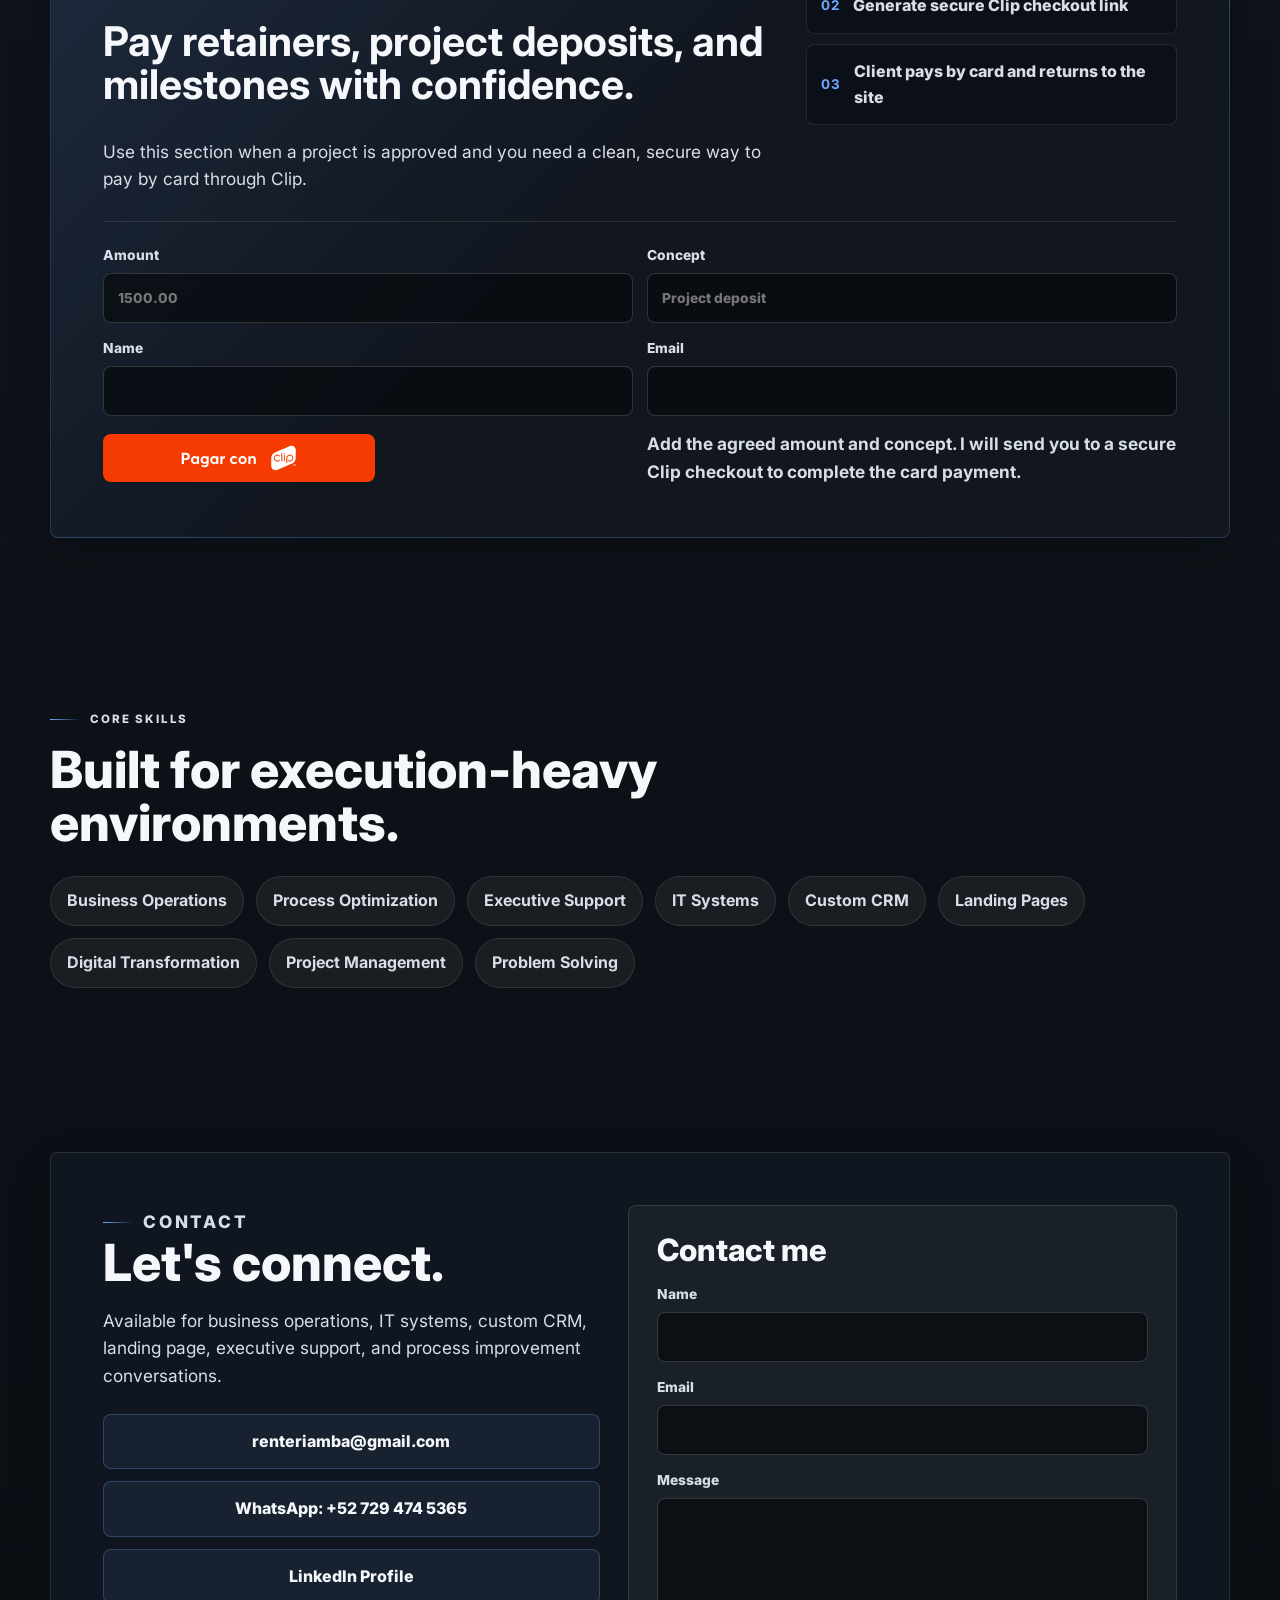
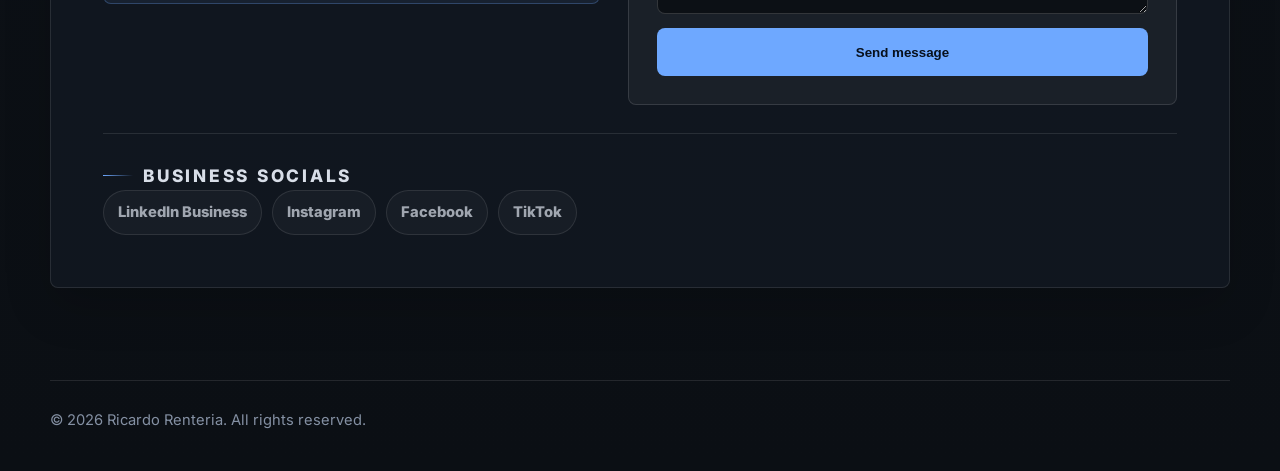
==== commit 9bd55690: "Polish Clip payment copy" ====
--- a/index.html
+++ b/index.html
@@ -109,14 +109,14 @@
     <section class="section payments" id="payments">
       <div class="section-heading">
         <p class="eyebrow" data-i18n="paymentsEyebrow">Payments</p>
-        <h2 data-i18n="paymentsTitle">Card payments with Clip, ready when the project needs it.</h2>
+        <h2 data-i18n="paymentsTitle">Secure card payments for projects and professional services.</h2>
       </div>
       <div class="payment-card">
         <div class="payment-copy">
           <img class="clip-pay-mark" src="clip-pay-button.svg" alt="Pagar con Clip" loading="lazy" />
           <p class="eyebrow" data-i18n="clipEyebrow">Clip Checkout</p>
-          <h3 data-i18n="clipTitle">Secure payment links for deposits and project milestones.</h3>
-          <p data-i18n="clipBody">The payment flow will use Clip Redirected Checkout: a secure Clip-hosted page where clients can pay by credit or debit card, then return to this site after payment.</p>
+          <h3 data-i18n="clipTitle">Pay retainers, project deposits, and milestones with confidence.</h3>
+          <p data-i18n="clipBody">Use this section when a project is approved and you need a clean, secure way to pay by card through Clip.</p>
         </div>
         <div class="payment-steps">
           <div><strong>01</strong><span data-i18n="clipStep1">Confirm amount and concept</span></div>
@@ -125,12 +125,11 @@
         </div>
         <form class="payment-form" data-payment-form>
           <label><span data-i18n="paymentAmount">Amount</span><input type="number" name="amount" min="1" step="0.01" placeholder="1500.00" required /></label>
-          <label><span data-i18n="paymentConcept">Concept</span><input type="text" name="concept" maxlength="250" placeholder="CRM deposit" required /></label>
+          <label><span data-i18n="paymentConcept">Concept</span><input type="text" name="concept" maxlength="250" placeholder="Project deposit" required /></label>
           <label><span data-i18n="paymentName">Name</span><input type="text" name="name" autocomplete="name" /></label>
           <label><span data-i18n="paymentEmail">Email</span><input type="email" name="email" autocomplete="email" /></label>
           <button class="clip-pay-button" type="submit" aria-label="Request Clip payment link"><img src="clip-pay-button.svg" alt="Pagar con Clip" /></button>
-          <p class="payment-feedback" data-payment-feedback data-i18n="paymentFeedback">Enter the amount and concept to request a secure payment link.</p>
-          <span class="payment-status" data-i18n="clipStatus">API integration pending Clip account verification and backend token setup.</span>
+          <p class="payment-feedback" data-payment-feedback data-i18n="paymentFeedback">Add the agreed amount and concept. I will send you to a secure Clip checkout to complete the card payment.</p>
         </form>
       </div>
     </section>
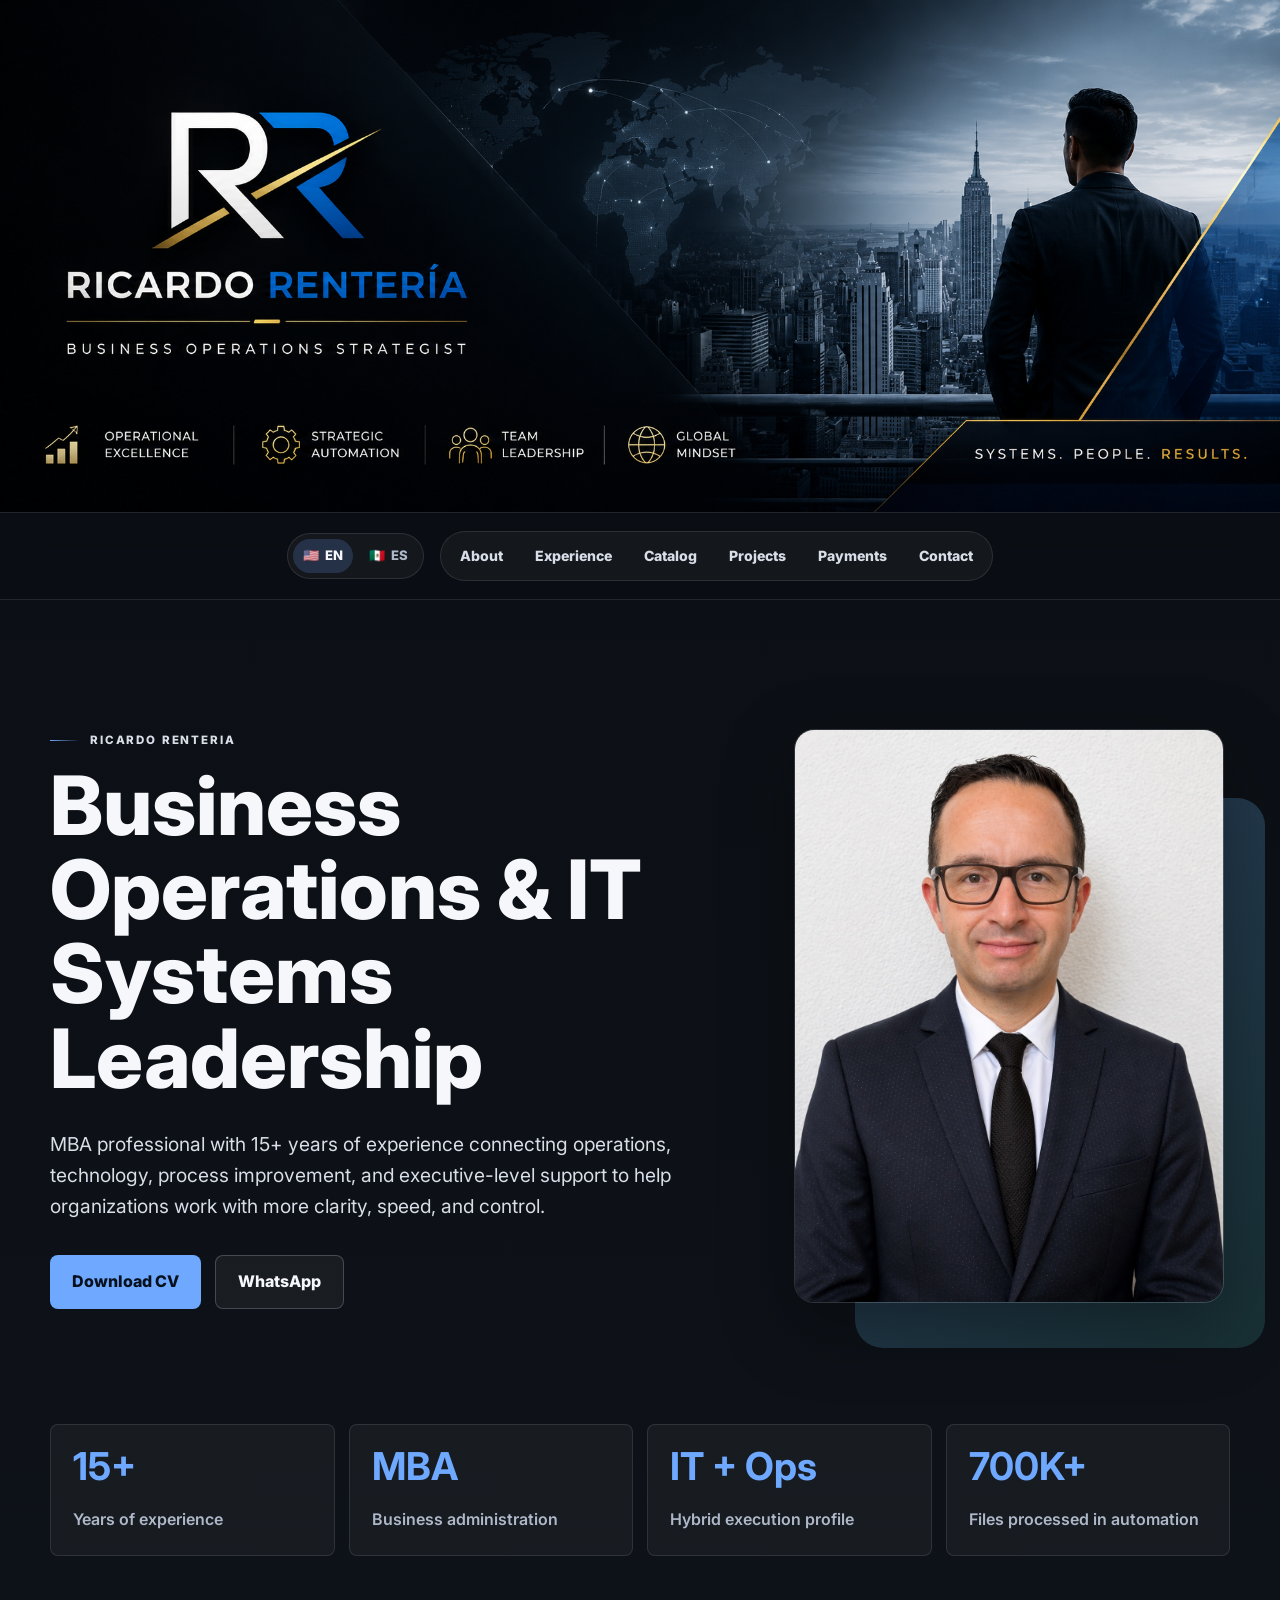
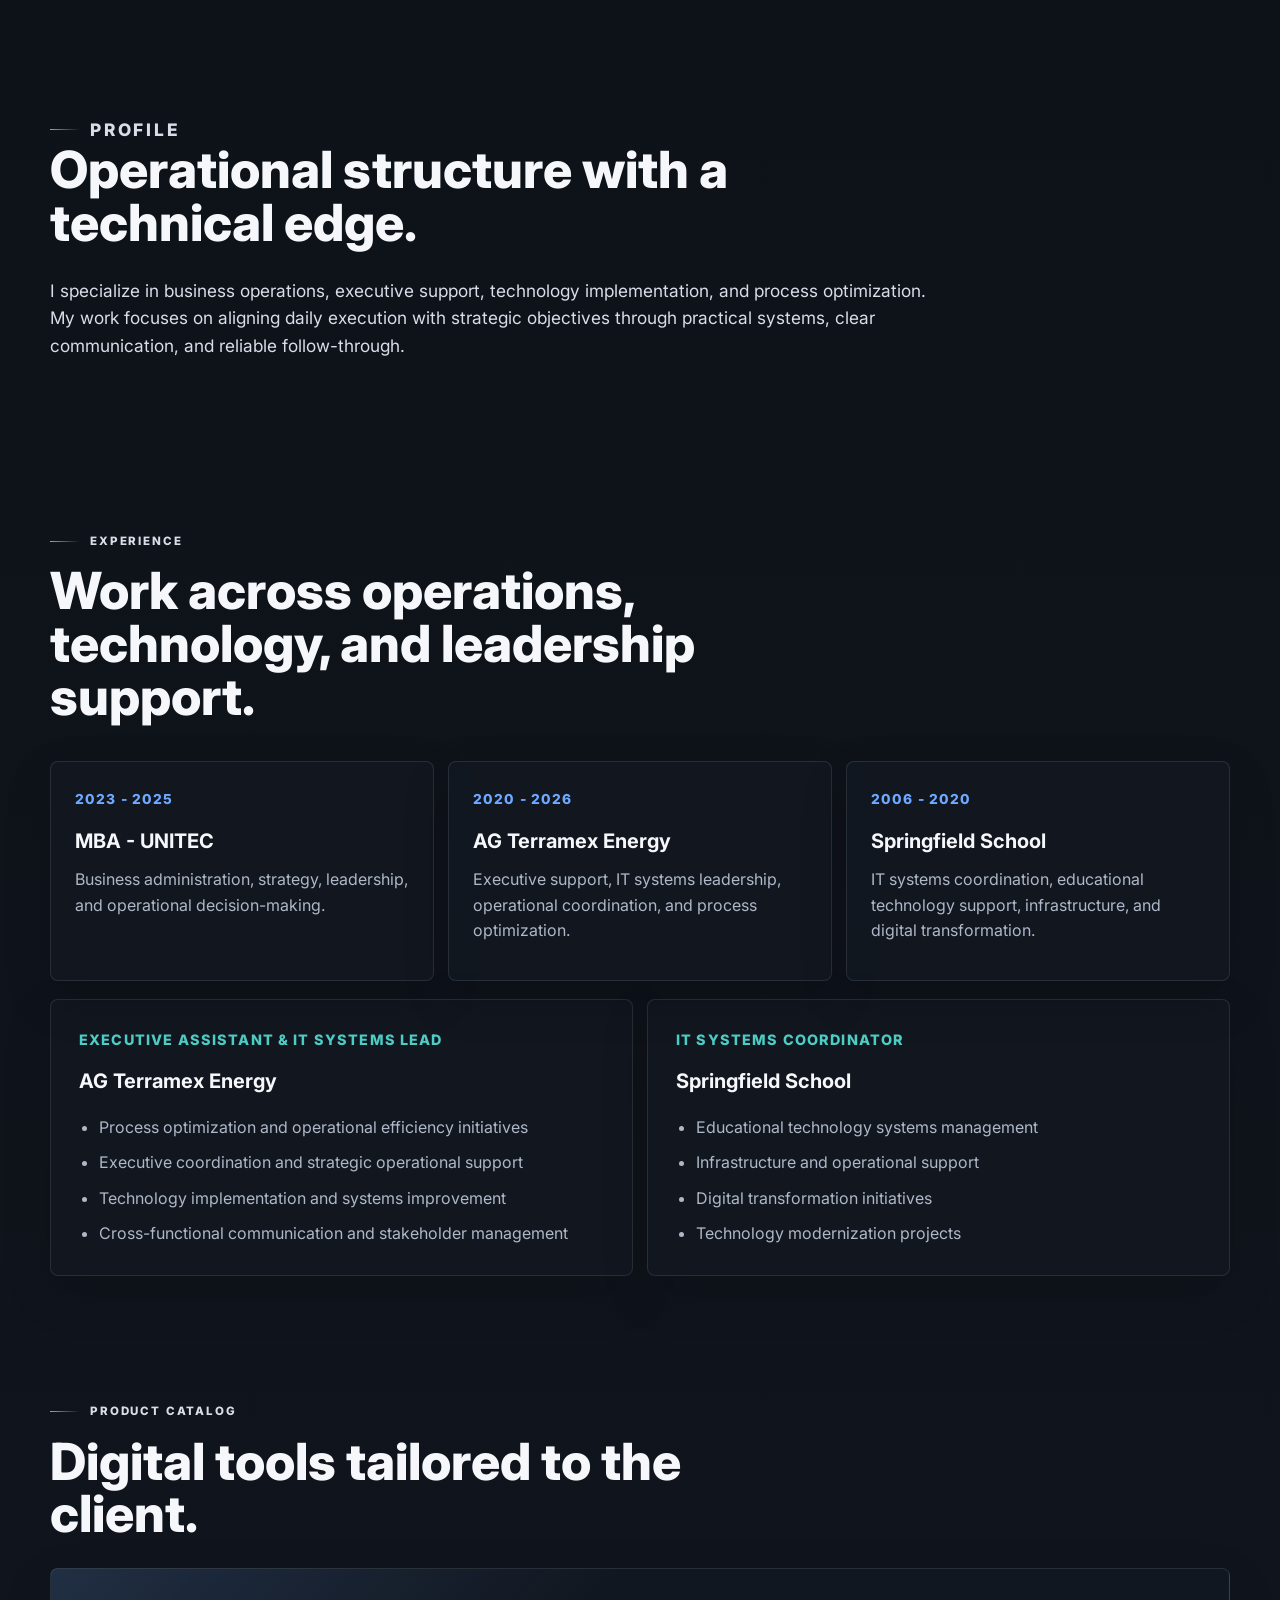
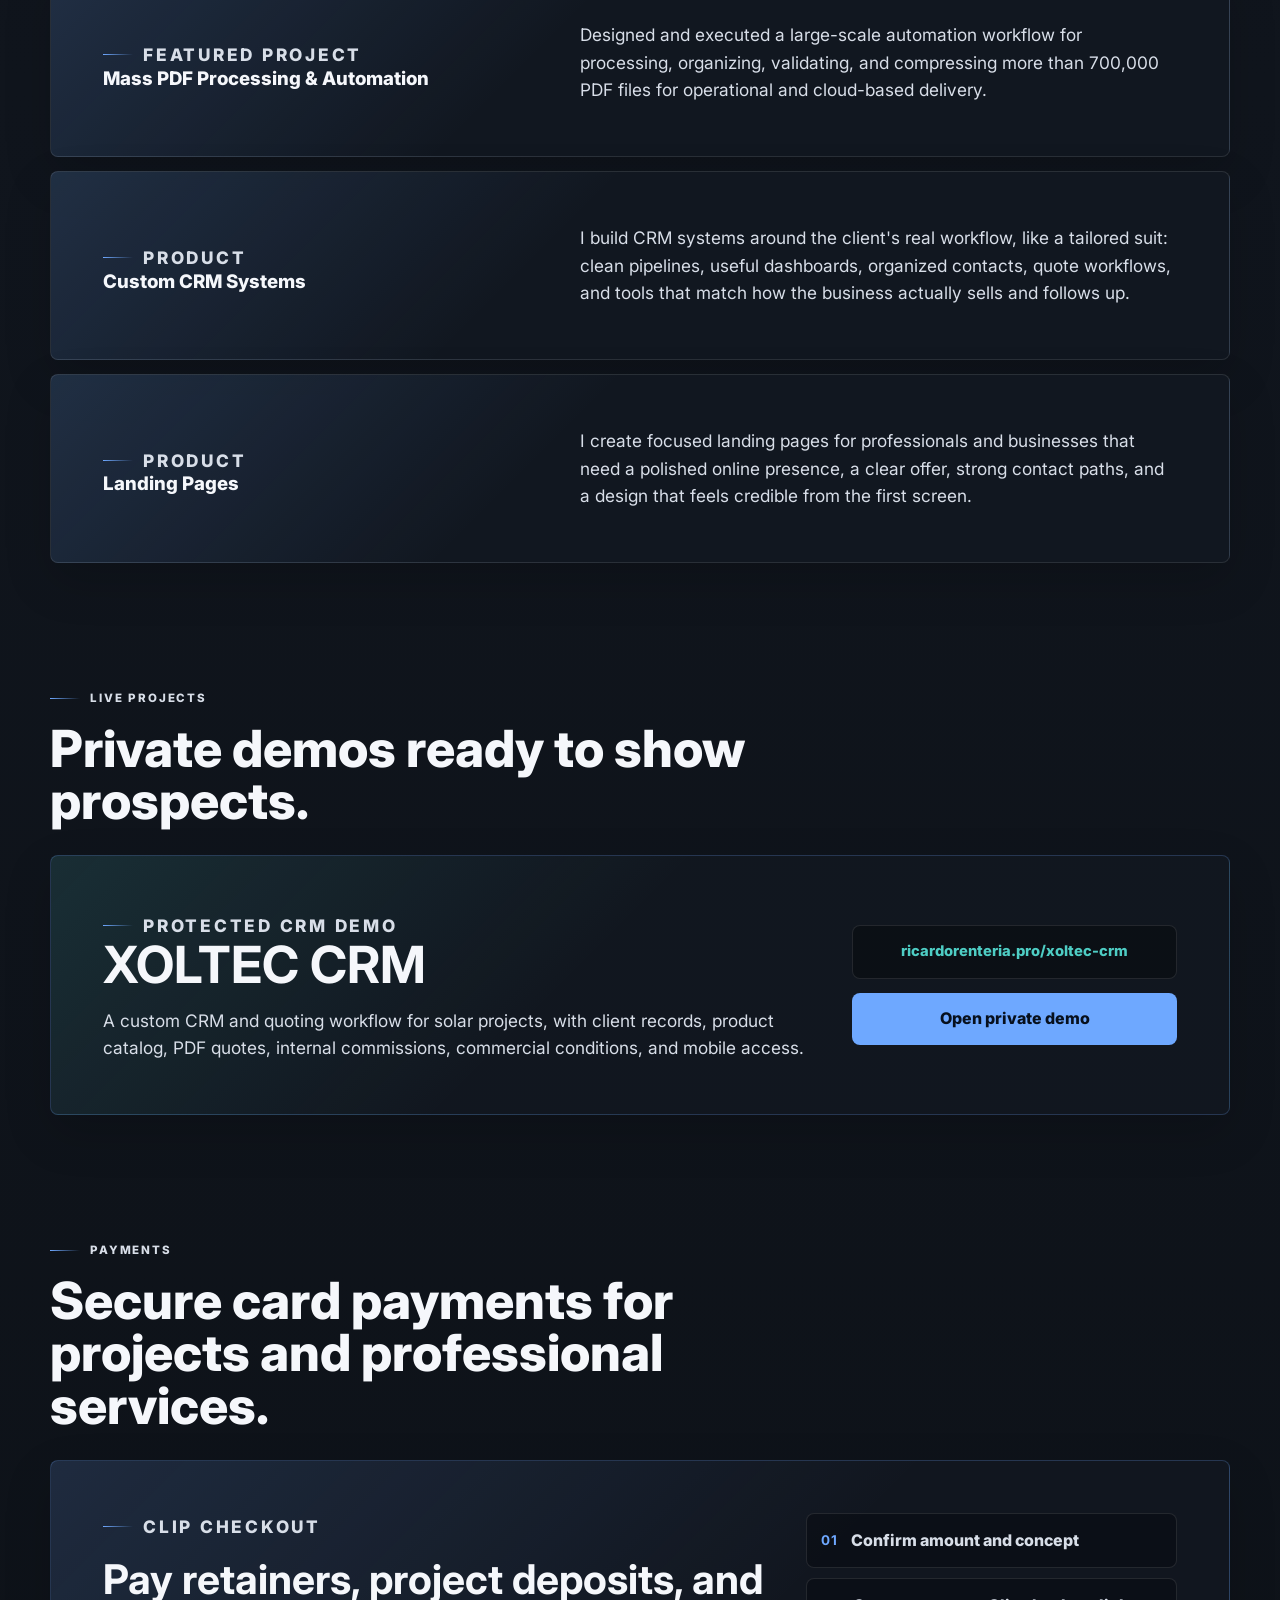
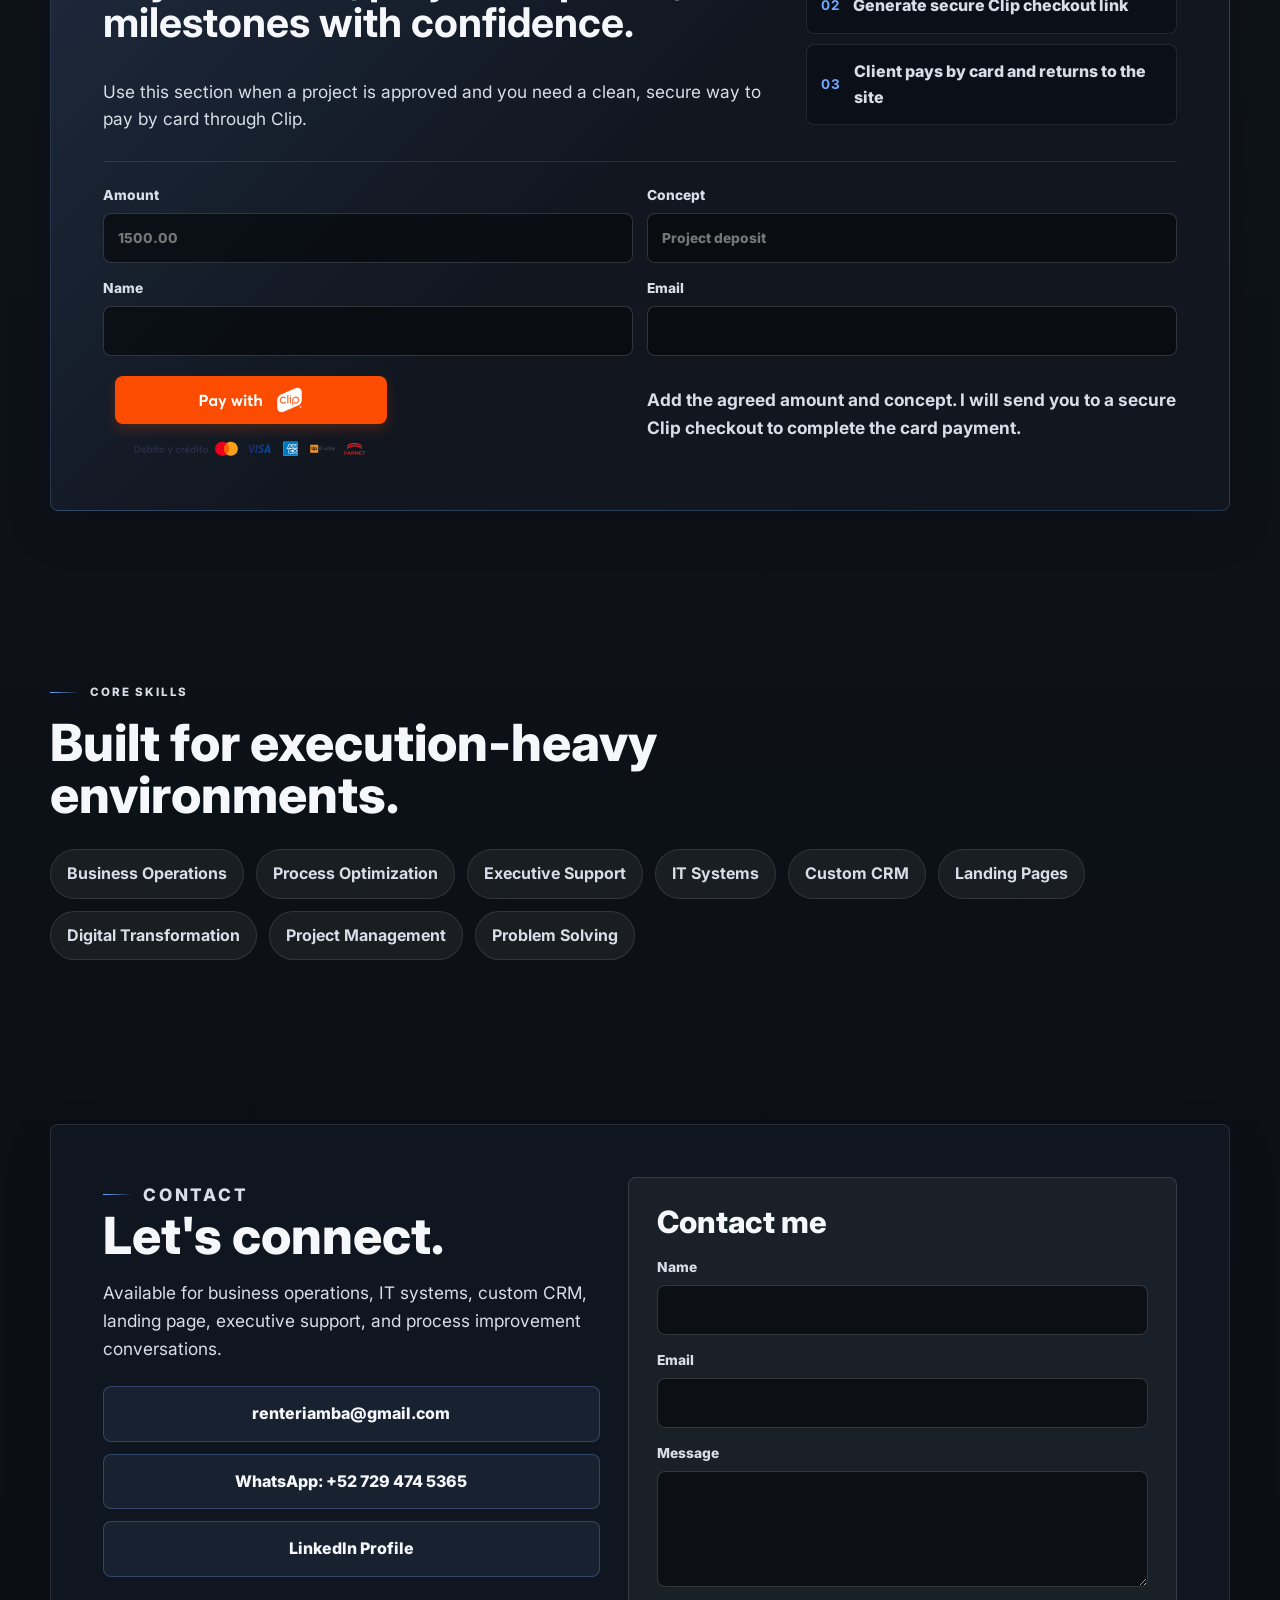
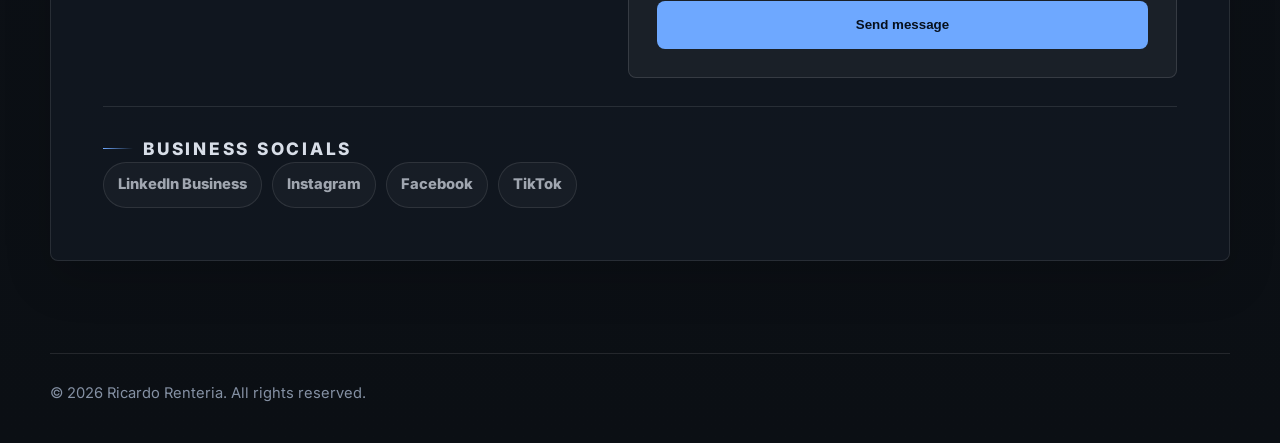
==== commit 8f826061: "Localize Clip payment button" ====
--- a/index.html
+++ b/index.html
@@ -113,7 +113,6 @@
       </div>
       <div class="payment-card">
         <div class="payment-copy">
-          <img class="clip-pay-mark" src="clip-pay-button.svg" alt="Pagar con Clip" loading="lazy" />
           <p class="eyebrow" data-i18n="clipEyebrow">Clip Checkout</p>
           <h3 data-i18n="clipTitle">Pay retainers, project deposits, and milestones with confidence.</h3>
           <p data-i18n="clipBody">Use this section when a project is approved and you need a clean, secure way to pay by card through Clip.</p>
@@ -128,7 +127,7 @@
           <label><span data-i18n="paymentConcept">Concept</span><input type="text" name="concept" maxlength="250" placeholder="Project deposit" required /></label>
           <label><span data-i18n="paymentName">Name</span><input type="text" name="name" autocomplete="name" /></label>
           <label><span data-i18n="paymentEmail">Email</span><input type="email" name="email" autocomplete="email" /></label>
-          <button class="clip-pay-button" type="submit" aria-label="Request Clip payment link"><img src="clip-pay-button.svg" alt="Pagar con Clip" /></button>
+          <button class="clip-pay-button" type="submit" aria-label="Request Clip payment link"><img src="clip-pay-en.svg" alt="Pay with Clip" data-payment-button-image /></button>
           <p class="payment-feedback" data-payment-feedback data-i18n="paymentFeedback">Add the agreed amount and concept. I will send you to a secure Clip checkout to complete the card payment.</p>
         </form>
       </div>
--- a/style.css
+++ b/style.css
@@ -592,12 +592,7 @@
 .payment-copy {
   display: grid;
   align-content: start;
-  gap: 16px;
-}
-
-.clip-pay-mark {
-  width: min(272px, 100%);
-  height: auto;
+  gap: 18px;
 }
 
 .payment-form {
@@ -634,12 +629,20 @@
 }
 
 .clip-pay-button {
-  width: min(272px, 100%);
+  width: min(296px, 100%);
   border: 0;
-  border-radius: 8px;
+  border-radius: 12px;
   background: transparent;
   cursor: pointer;
+  justify-self: start;
   padding: 0;
+  transition: transform 160ms ease, filter 160ms ease;
+}
+
+.clip-pay-button:hover,
+.clip-pay-button:focus-visible {
+  filter: saturate(1.05) brightness(1.03);
+  transform: translateY(-1px);
 }
 
 .clip-pay-button img {
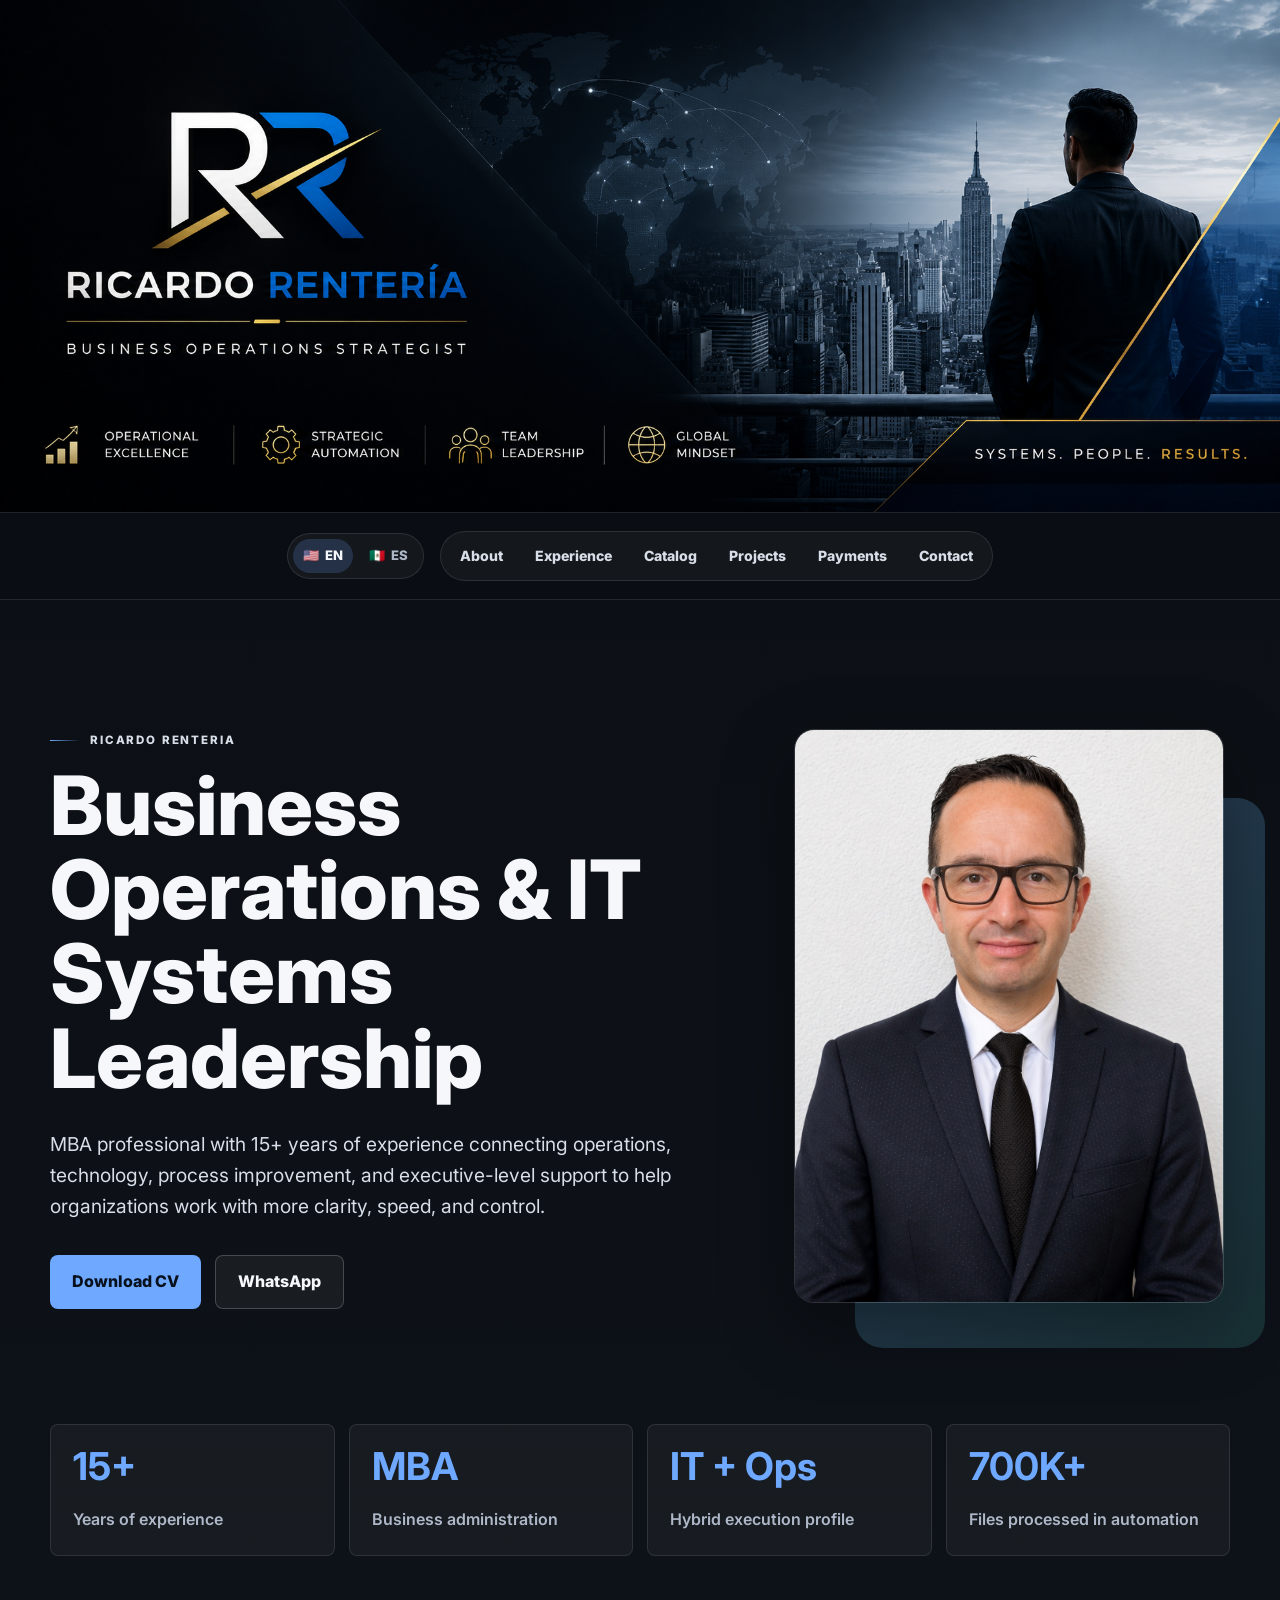
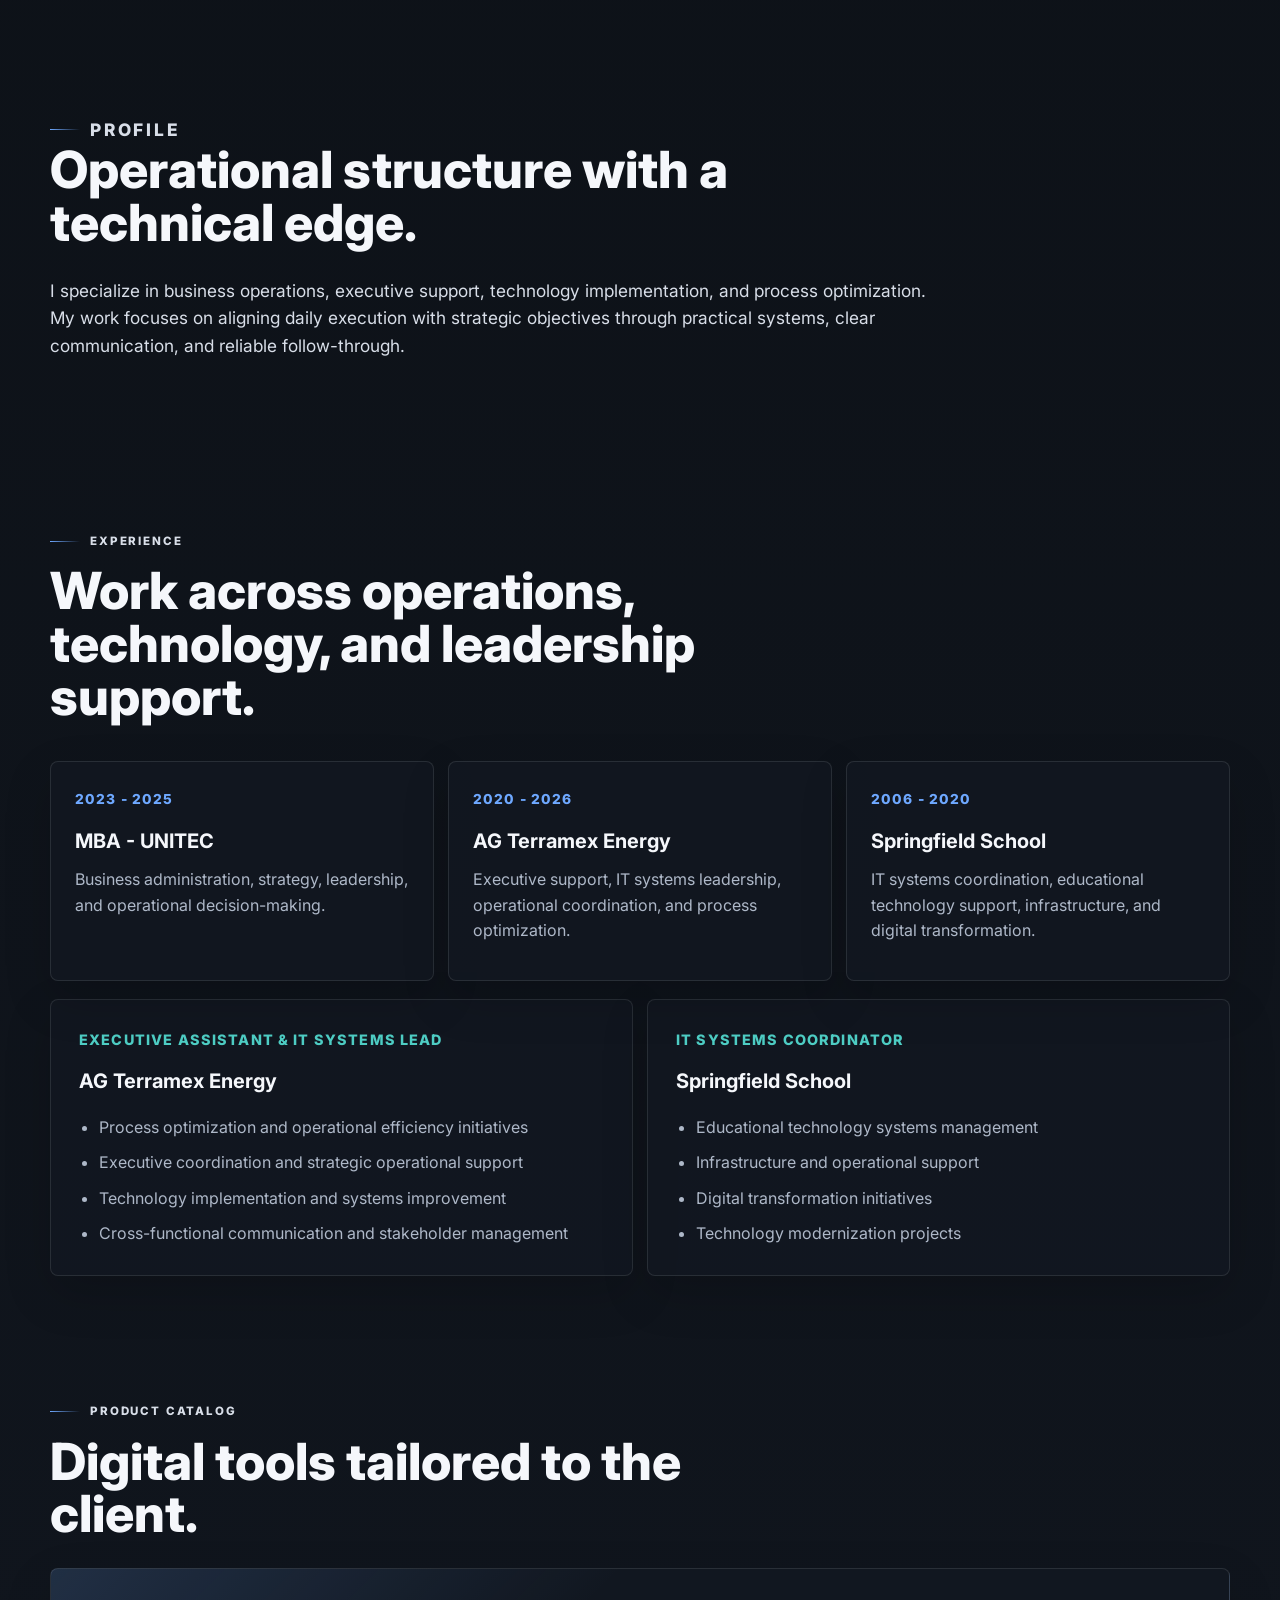
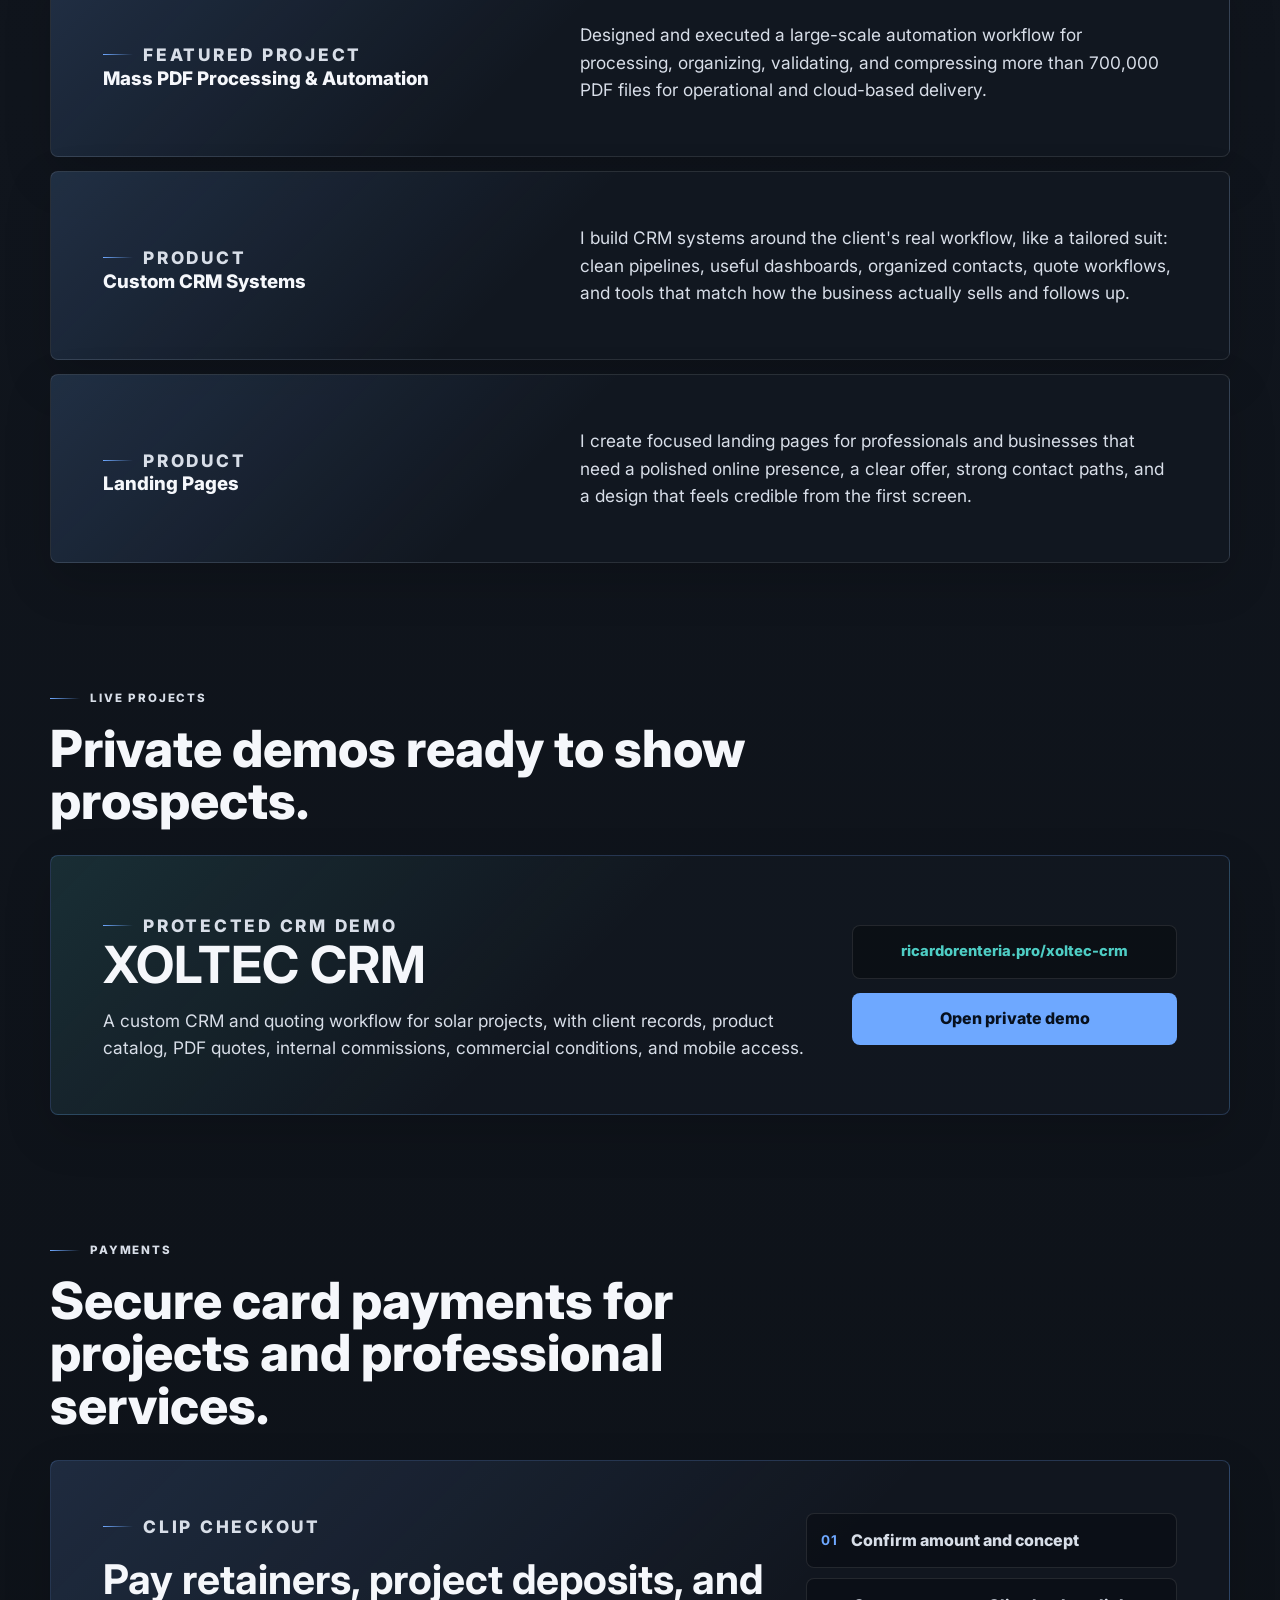
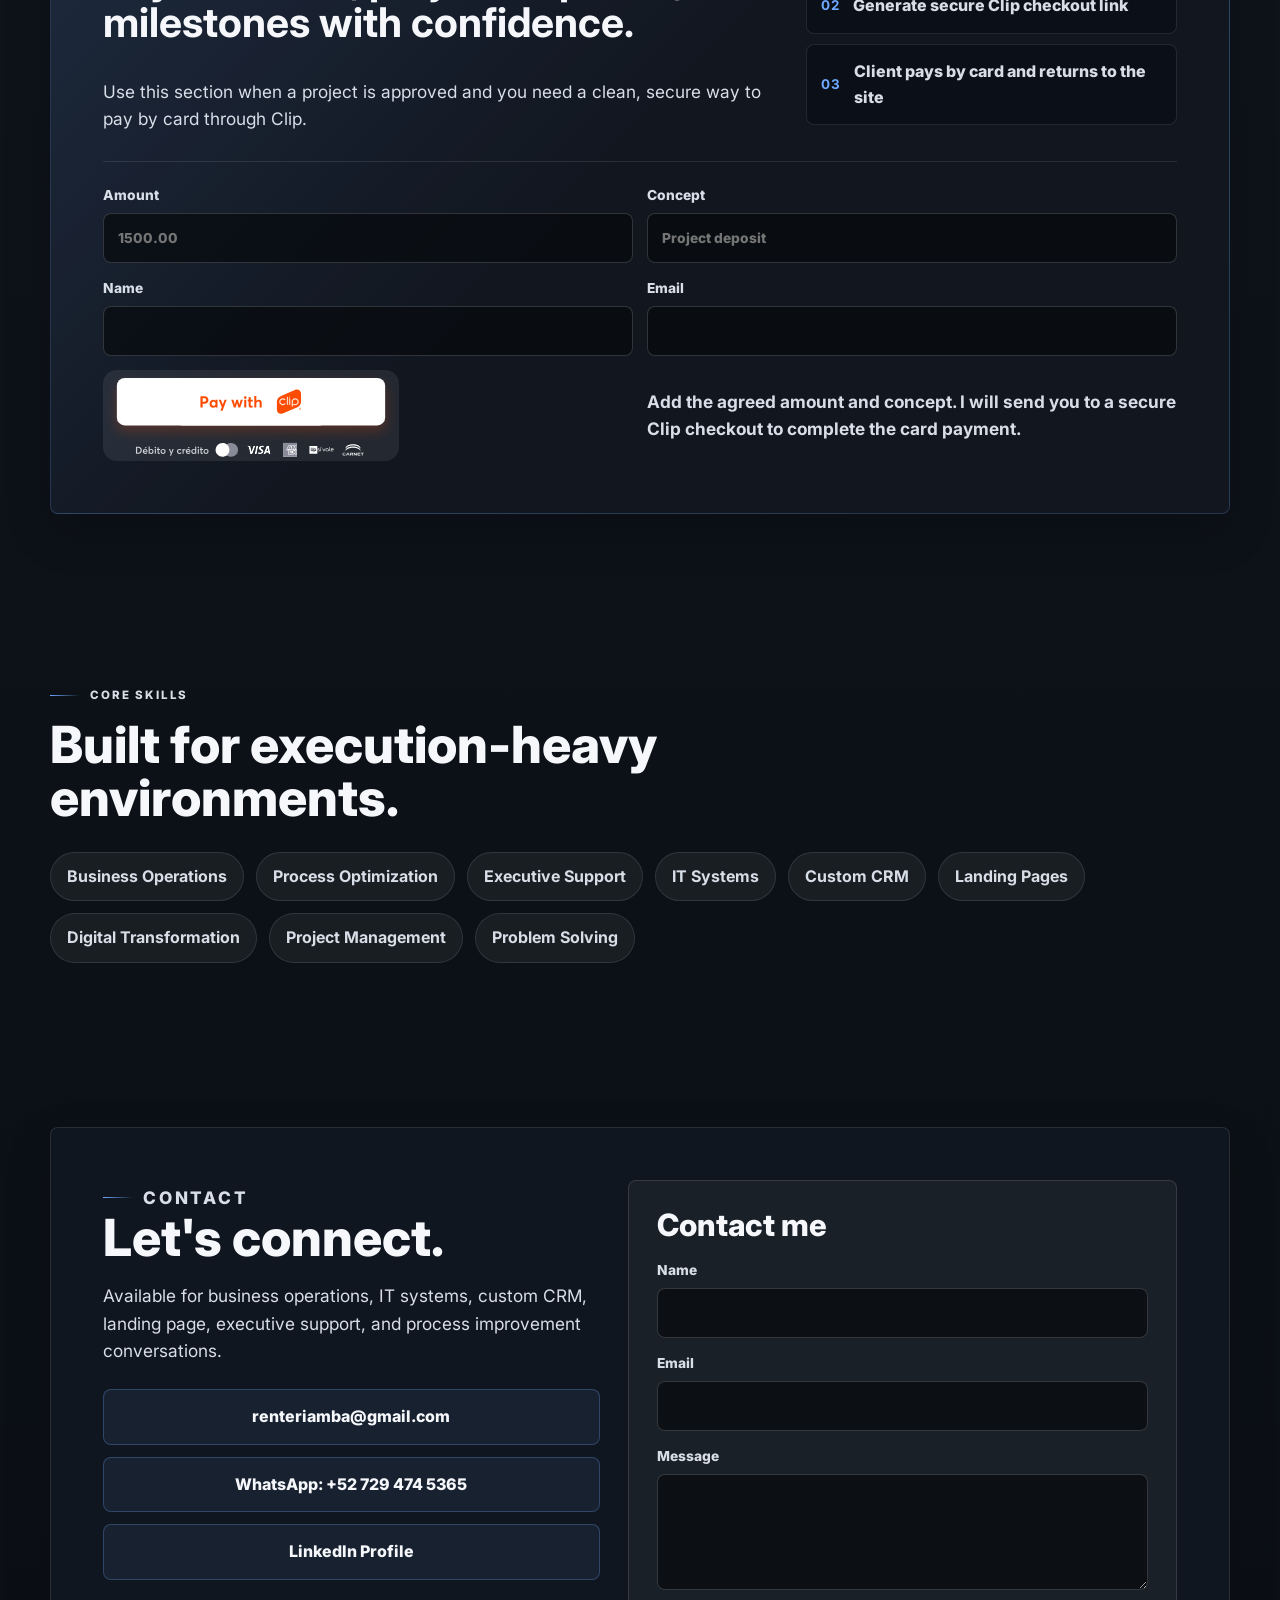
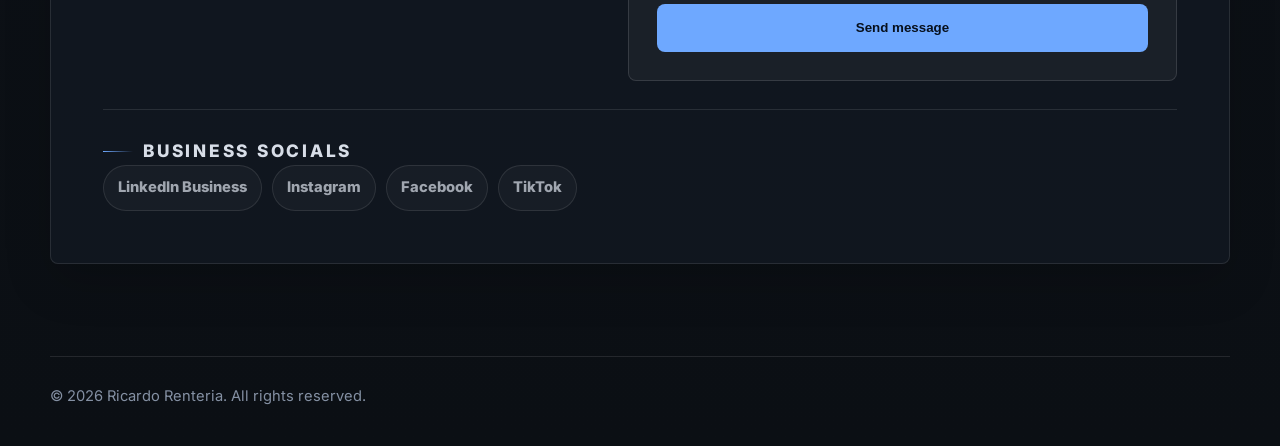
==== commit f3fd2317: "Add payment receipt PDF download" ====
--- a/index.html
+++ b/index.html
@@ -133,6 +133,20 @@
       </div>
     </section>
 
+    <section class="section payment-result hidden" data-payment-result aria-live="polite">
+      <div class="payment-result-card">
+        <div>
+          <p class="eyebrow" data-i18n="paymentSuccessEyebrow">Payment confirmed</p>
+          <h2 data-i18n="paymentSuccessTitle">Your payment was approved.</h2>
+          <p data-i18n="paymentSuccessBody">You can download a payment receipt for your records. This receipt does not replace a fiscal invoice.</p>
+        </div>
+        <div class="payment-result-actions">
+          <button class="btn primary" type="button" data-download-receipt data-i18n="downloadReceipt">Download receipt PDF</button>
+          <a class="btn secondary" href="#contact" data-i18n="receiptQuestions">Questions about this payment</a>
+        </div>
+      </div>
+    </section>
+
     <section class="section skills" id="skills">
       <div class="section-heading"><p class="eyebrow" data-i18n="skillsEyebrow">Core Skills</p><h2 data-i18n="skillsTitle">Built for execution-heavy environments.</h2></div>
       <div class="skills-grid" aria-label="Core skills"><span data-i18n="skillBusiness">Business Operations</span><span data-i18n="skillProcess">Process Optimization</span><span data-i18n="skillExecutive">Executive Support</span><span data-i18n="skillSystems">IT Systems</span><span data-i18n="skillCrm">Custom CRM</span><span data-i18n="skillLanding">Landing Pages</span><span data-i18n="skillTransformation">Digital Transformation</span><span data-i18n="skillProject">Project Management</span><span data-i18n="skillProblem">Problem Solving</span></div>
--- a/style.css
+++ b/style.css
@@ -631,17 +631,17 @@
 .clip-pay-button {
   width: min(296px, 100%);
   border: 0;
-  border-radius: 12px;
-  background: transparent;
+  border-radius: 14px;
+  background: rgba(255, 255, 255, 0.08);
   cursor: pointer;
   justify-self: start;
-  padding: 0;
+  padding: 2px;
   transition: transform 160ms ease, filter 160ms ease;
 }
 
 .clip-pay-button:hover,
 .clip-pay-button:focus-visible {
-  filter: saturate(1.05) brightness(1.03);
+  filter: saturate(1.04) brightness(1.04);
   transform: translateY(-1px);
 }
 
@@ -661,6 +661,47 @@
 
 .payment-status {
   grid-column: 1 / -1;
+}
+
+.payment-result.hidden {
+  display: none;
+}
+
+.payment-result {
+  padding-top: 36px;
+}
+
+.payment-result-card {
+  display: grid;
+  grid-template-columns: minmax(0, 1fr) auto;
+  gap: 24px;
+  align-items: center;
+  border: 1px solid rgba(78, 205, 196, 0.32);
+  border-radius: 8px;
+  background:
+    linear-gradient(135deg, rgba(78, 205, 196, 0.16), transparent 44%),
+    rgba(18, 24, 33, 0.94);
+  box-shadow: 0 18px 48px rgba(0, 0, 0, 0.16);
+  padding: clamp(24px, 4vw, 42px);
+}
+
+.payment-result-card h2 {
+  margin: 0 0 12px;
+  color: var(--text);
+  font-size: clamp(1.8rem, 3vw, 2.8rem);
+  line-height: 1.06;
+}
+
+.payment-result-card p:not(.eyebrow) {
+  max-width: 720px;
+  margin: 0;
+  color: var(--soft);
+}
+
+.payment-result-actions {
+  display: grid;
+  gap: 12px;
+  min-width: min(280px, 100%);
 }
 
 .skills-grid {
@@ -829,6 +870,7 @@
   .live-project-card,
   .payment-card,
   .payment-form,
+  .payment-result-card,
   .contact-panel {
     grid-template-columns: 1fr;
   }
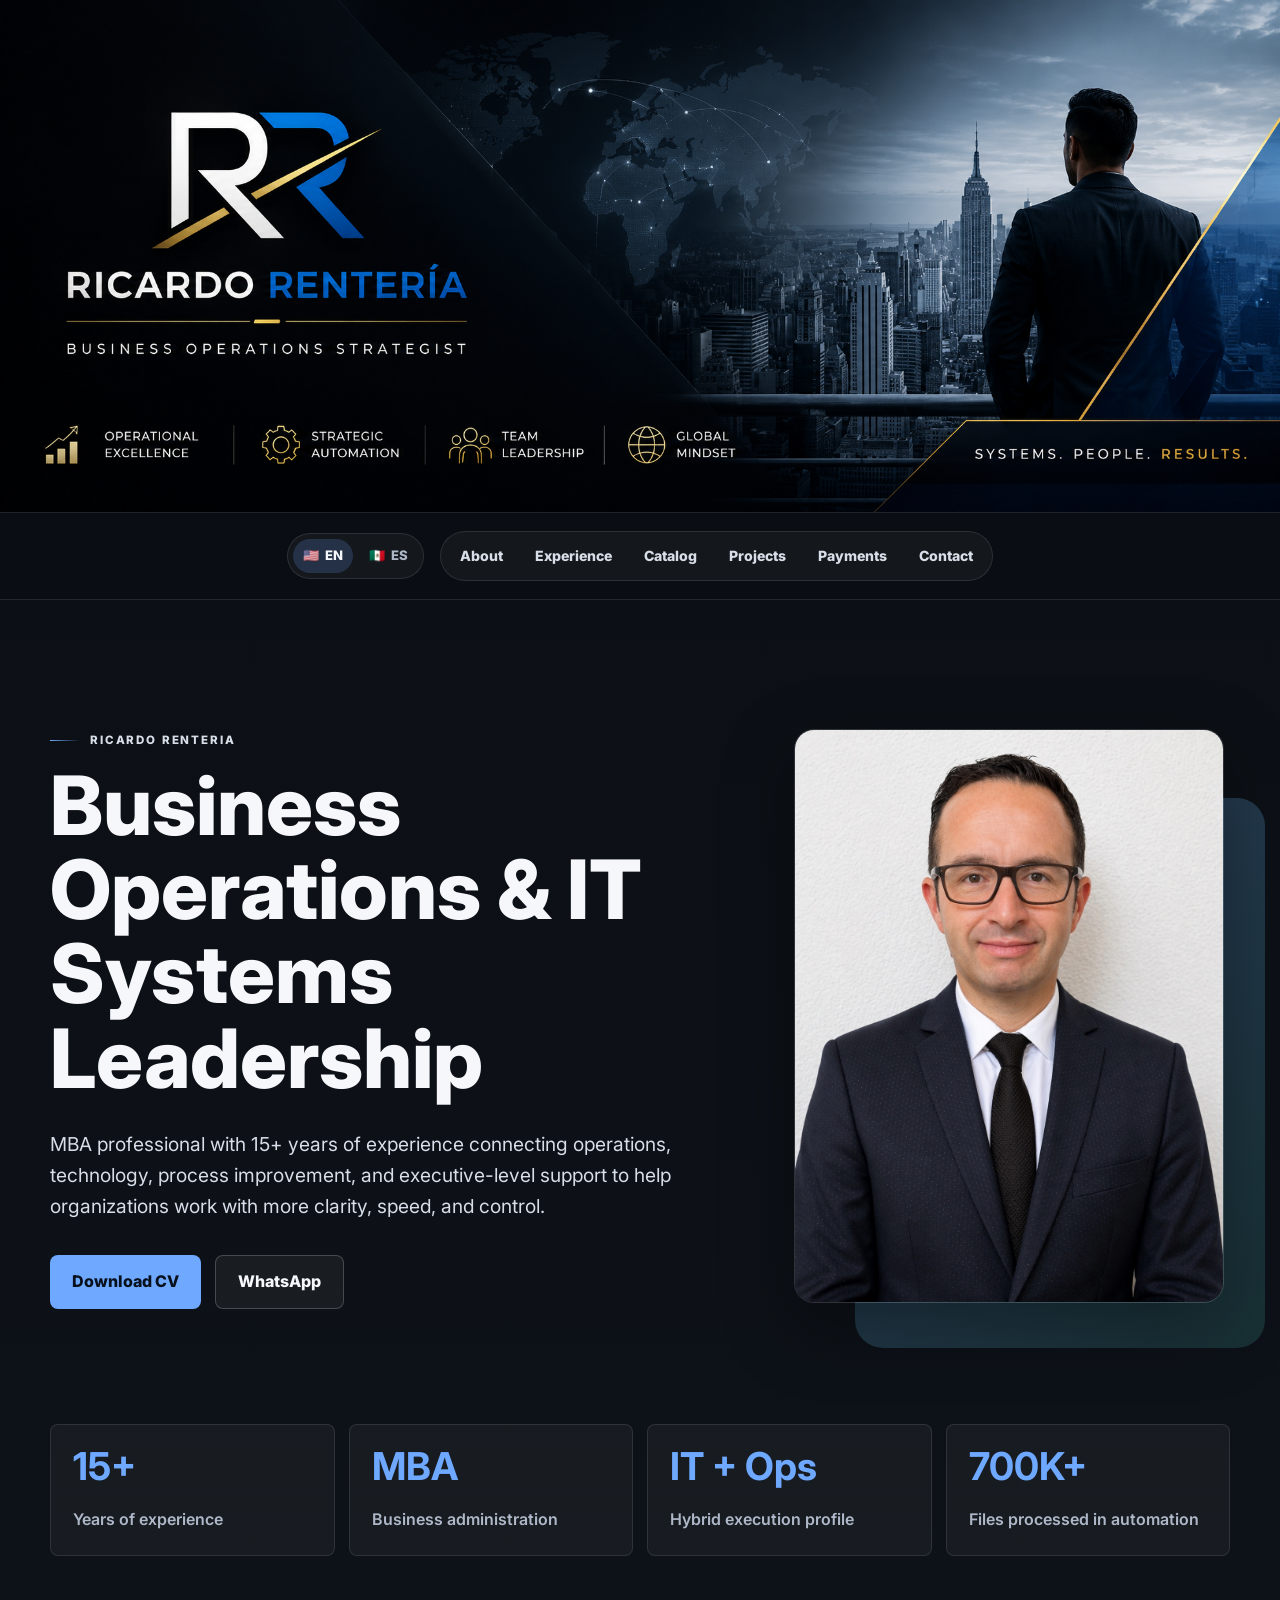
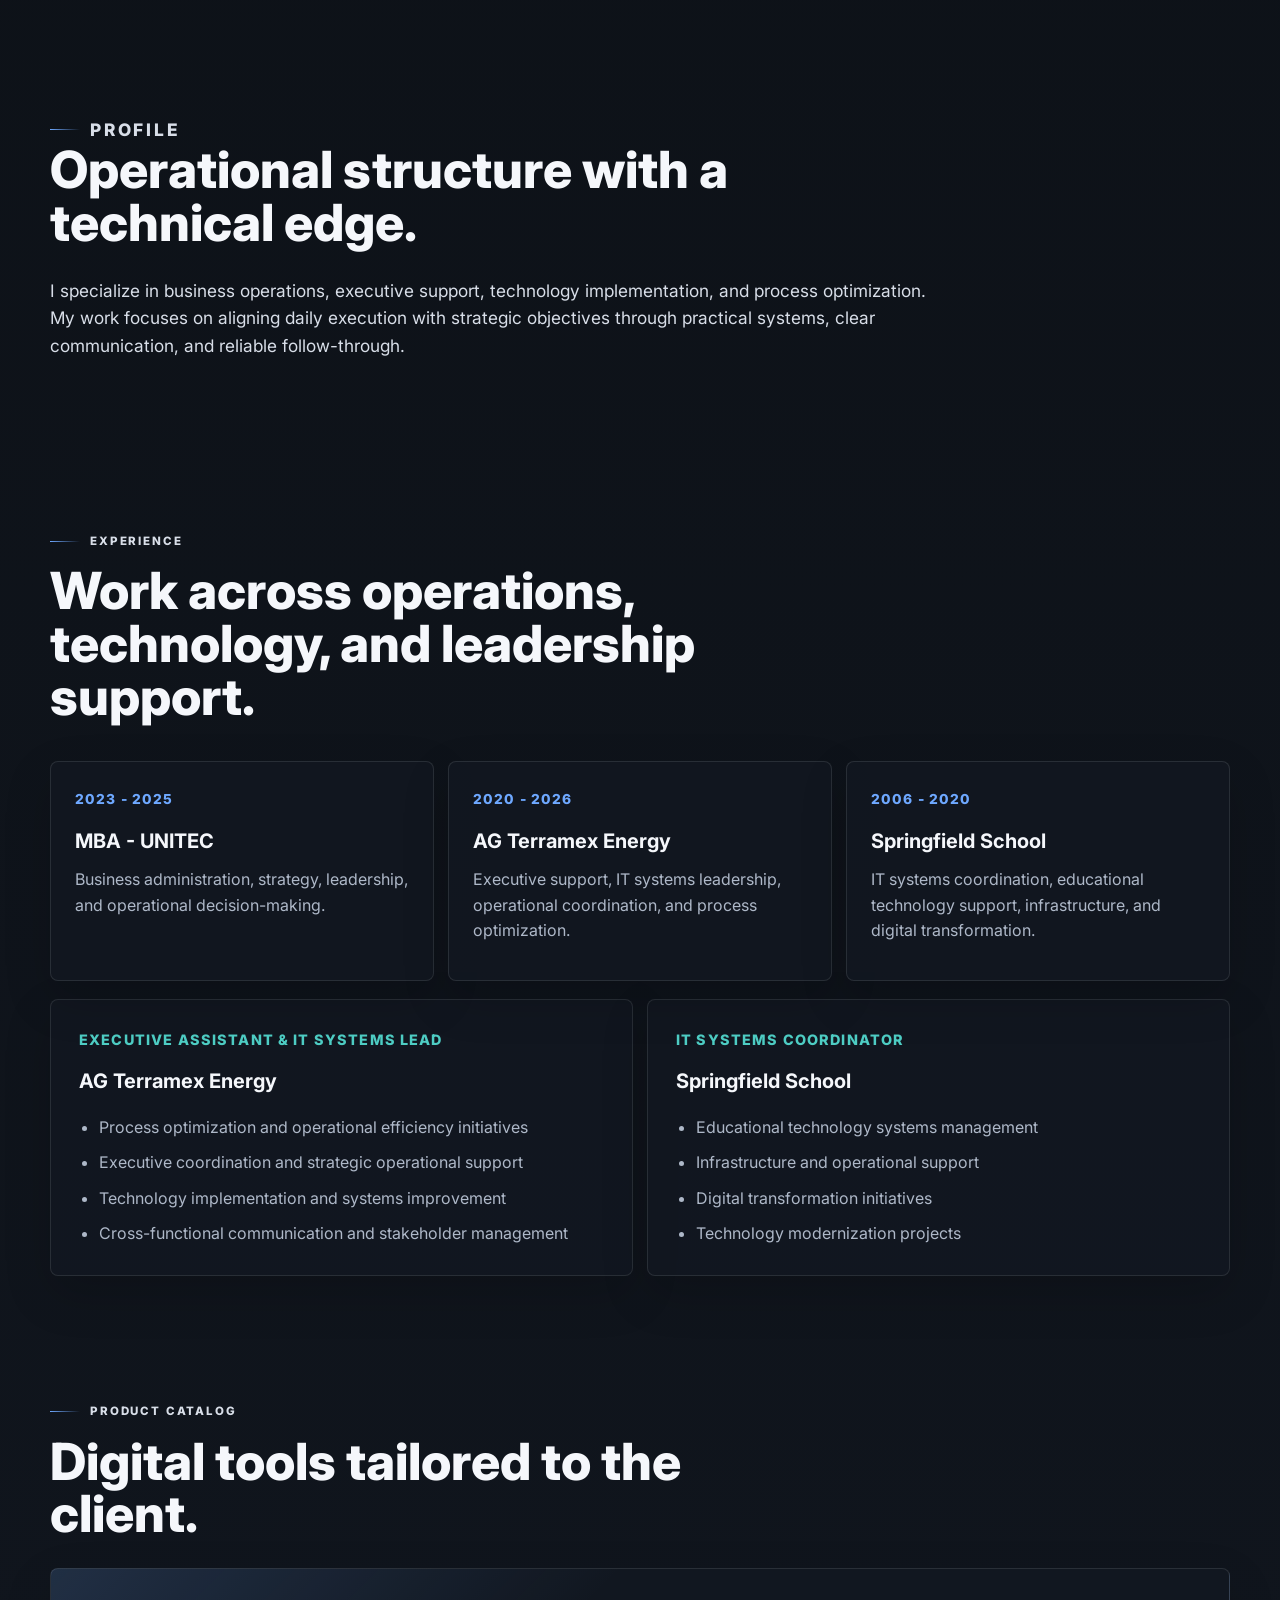
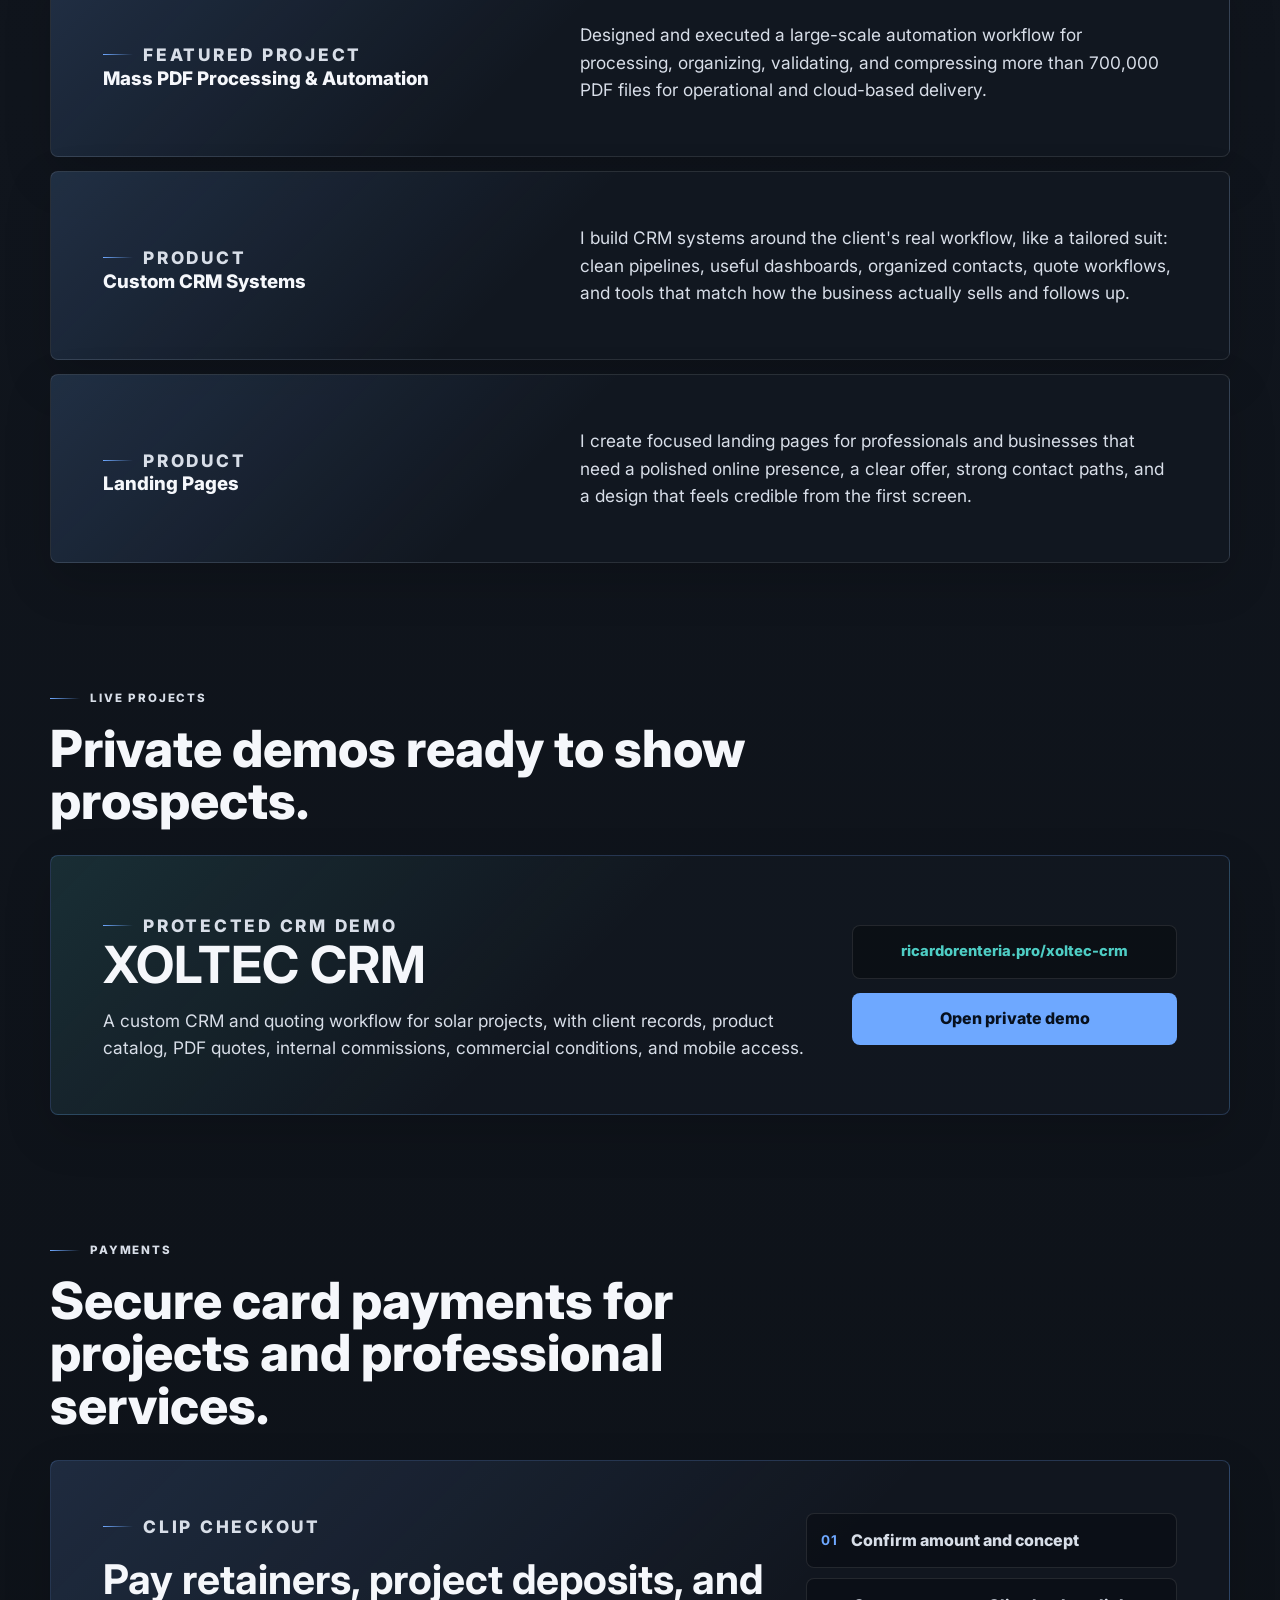
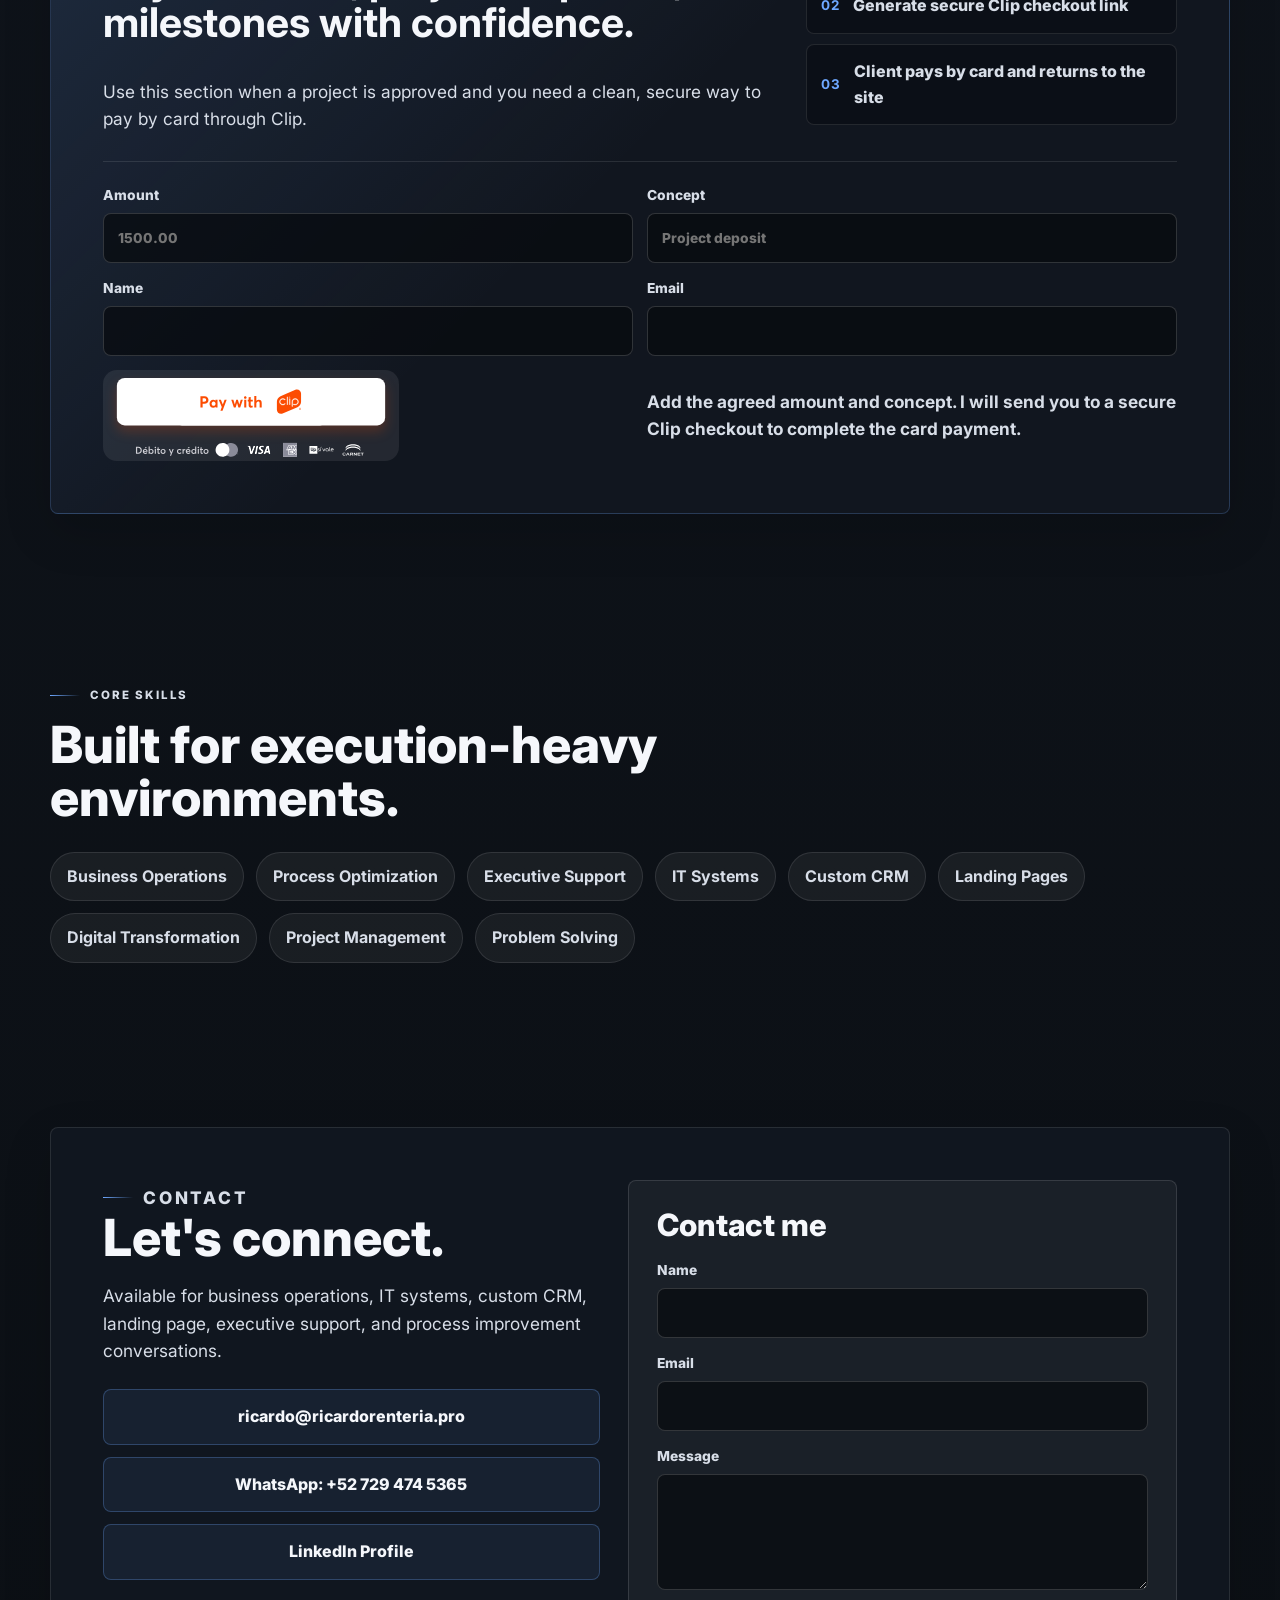
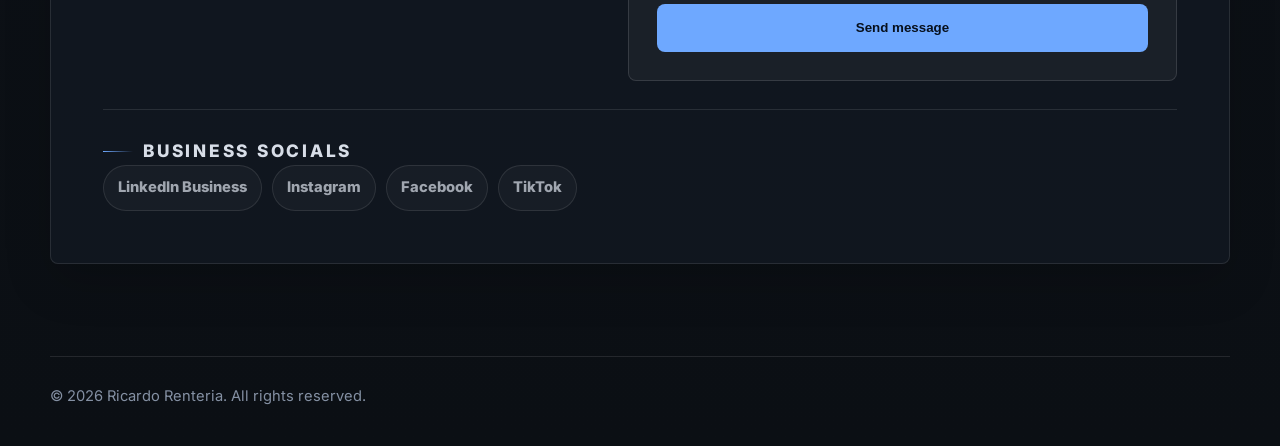
==== commit 3bcb37cb: "Update contact email" ====
--- a/index.html
+++ b/index.html
@@ -133,8 +133,9 @@
       </div>
     </section>
 
-    <section class="section payment-result hidden" data-payment-result aria-live="polite">
+    <section class="payment-result-modal hidden" data-payment-result aria-live="polite" role="dialog" aria-modal="true">
       <div class="payment-result-card">
+        <button class="payment-result-close" type="button" data-close-payment-result aria-label="Cerrar comprobante">&times;</button>
         <div>
           <p class="eyebrow" data-i18n="paymentSuccessEyebrow">Payment confirmed</p>
           <h2 data-i18n="paymentSuccessTitle">Your payment was approved.</h2>
@@ -159,7 +160,7 @@
           <h2 data-i18n="contactTitle">Let's connect.</h2>
           <p data-i18n="contactBody">Available for business operations, IT systems, custom CRM, landing page, executive support, and process improvement conversations.</p>
           <div class="contact-actions">
-            <a href="mailto:renteriamba@gmail.com" class="contact-link">renteriamba@gmail.com</a>
+            <a href="mailto:ricardo@ricardorenteria.pro" class="contact-link">ricardo@ricardorenteria.pro</a>
             <a href="https://wa.me/527294745365" target="_blank" rel="noopener" class="contact-link">WhatsApp: +52 729 474 5365</a>
             <a href="https://mx.linkedin.com/in/ricardorenteriaz/" target="_blank" rel="noopener" class="contact-link" data-i18n="linkedinProfile">LinkedIn Profile</a>
           </div>
--- a/style.css
+++ b/style.css
@@ -663,37 +663,66 @@
   grid-column: 1 / -1;
 }
 
-.payment-result.hidden {
+.modal-open {
+  overflow: hidden;
+}
+
+.payment-result-modal.hidden {
   display: none;
 }
 
-.payment-result {
-  padding-top: 36px;
+.payment-result-modal {
+  position: fixed;
+  inset: 0;
+  z-index: 40;
+  display: grid;
+  place-items: center;
+  background: rgba(5, 8, 12, 0.76);
+  backdrop-filter: blur(12px);
+  padding: 24px;
 }
 
 .payment-result-card {
-  display: grid;
-  grid-template-columns: minmax(0, 1fr) auto;
+  position: relative;
+  width: min(760px, 100%);
+  display: grid;
+  grid-template-columns: minmax(0, 1fr) minmax(220px, auto);
   gap: 24px;
   align-items: center;
-  border: 1px solid rgba(78, 205, 196, 0.32);
+  border: 1px solid rgba(78, 205, 196, 0.34);
   border-radius: 8px;
   background:
     linear-gradient(135deg, rgba(78, 205, 196, 0.16), transparent 44%),
-    rgba(18, 24, 33, 0.94);
-  box-shadow: 0 18px 48px rgba(0, 0, 0, 0.16);
-  padding: clamp(24px, 4vw, 42px);
+    rgba(18, 24, 33, 0.98);
+  box-shadow: 0 28px 80px rgba(0, 0, 0, 0.42);
+  padding: clamp(26px, 5vw, 48px);
+}
+
+.payment-result-close {
+  position: absolute;
+  top: 14px;
+  right: 14px;
+  width: 34px;
+  height: 34px;
+  border: 1px solid var(--line);
+  border-radius: 50%;
+  background: rgba(255, 255, 255, 0.08);
+  color: var(--text);
+  cursor: pointer;
+  font: inherit;
+  font-size: 1.25rem;
+  line-height: 1;
 }
 
 .payment-result-card h2 {
   margin: 0 0 12px;
   color: var(--text);
-  font-size: clamp(1.8rem, 3vw, 2.8rem);
-  line-height: 1.06;
+  font-size: clamp(1.9rem, 3.4vw, 3rem);
+  line-height: 1.04;
 }
 
 .payment-result-card p:not(.eyebrow) {
-  max-width: 720px;
+  max-width: 560px;
   margin: 0;
   color: var(--soft);
 }
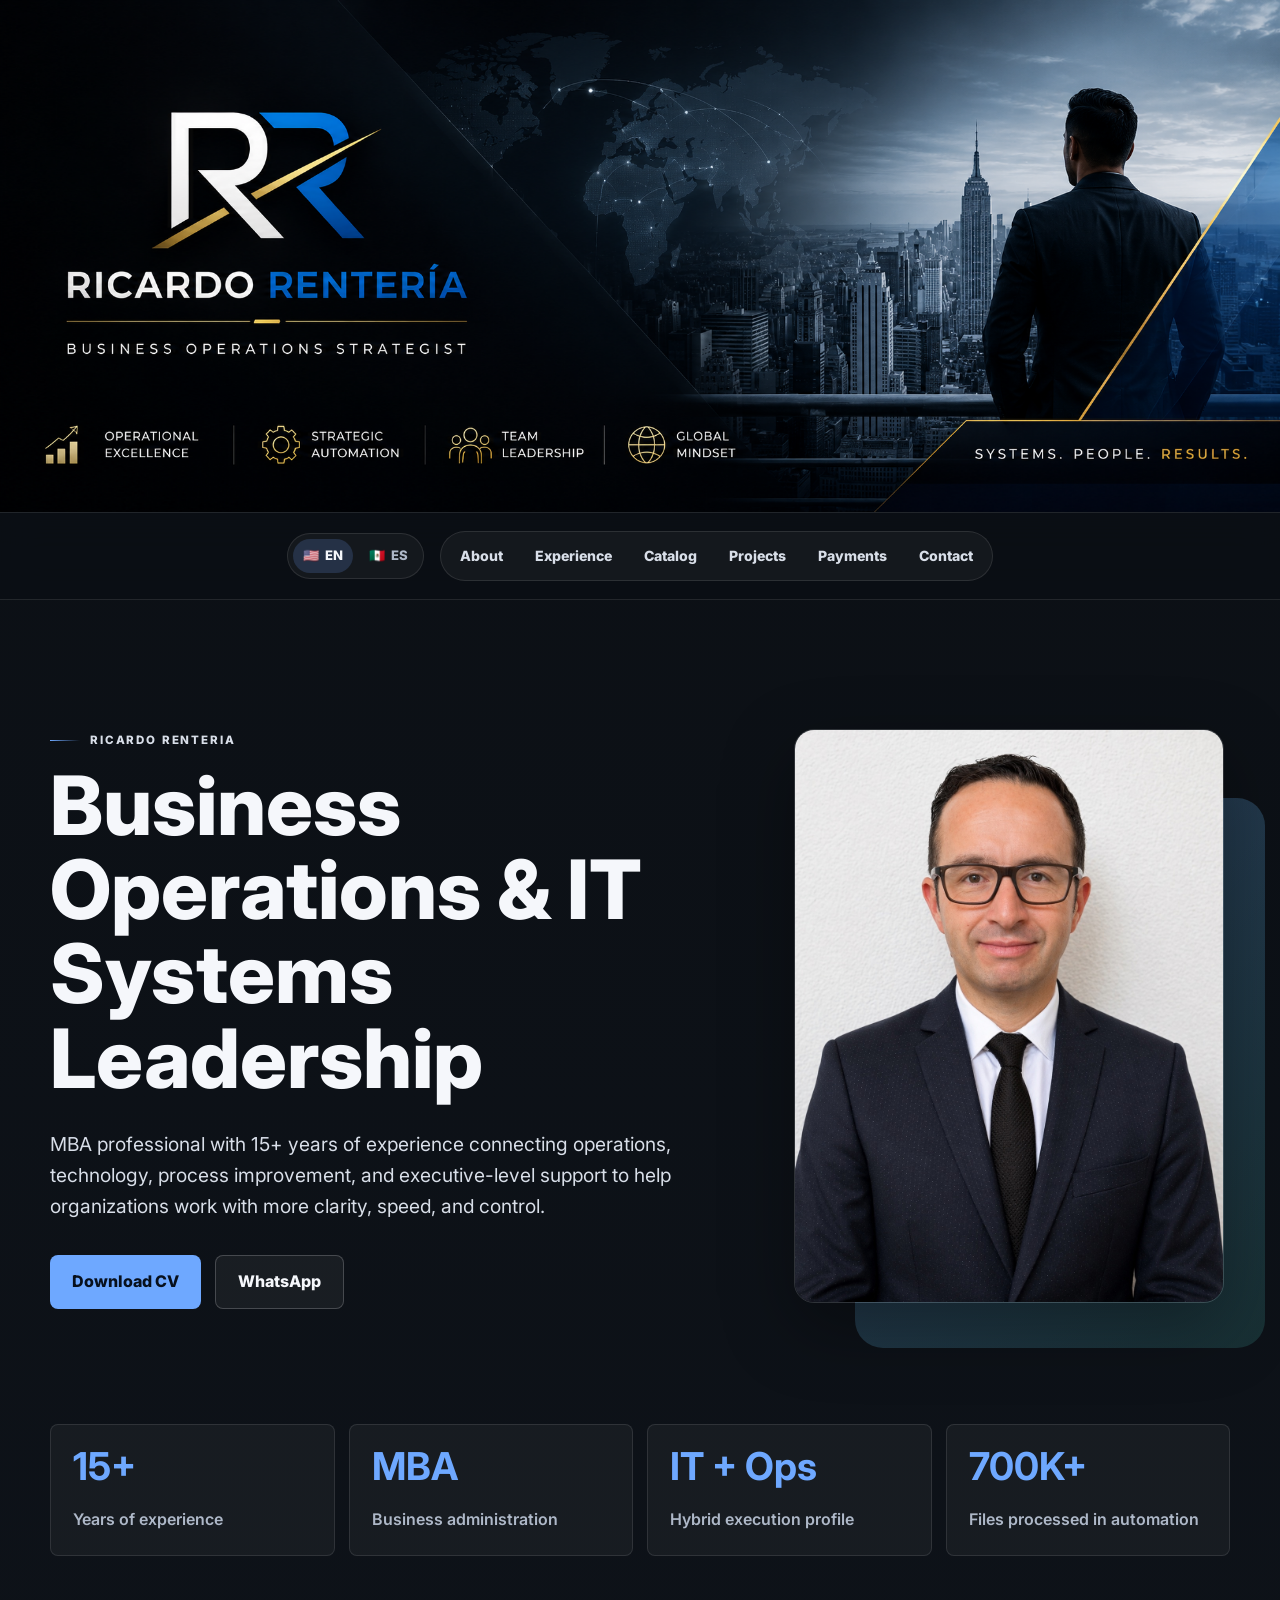
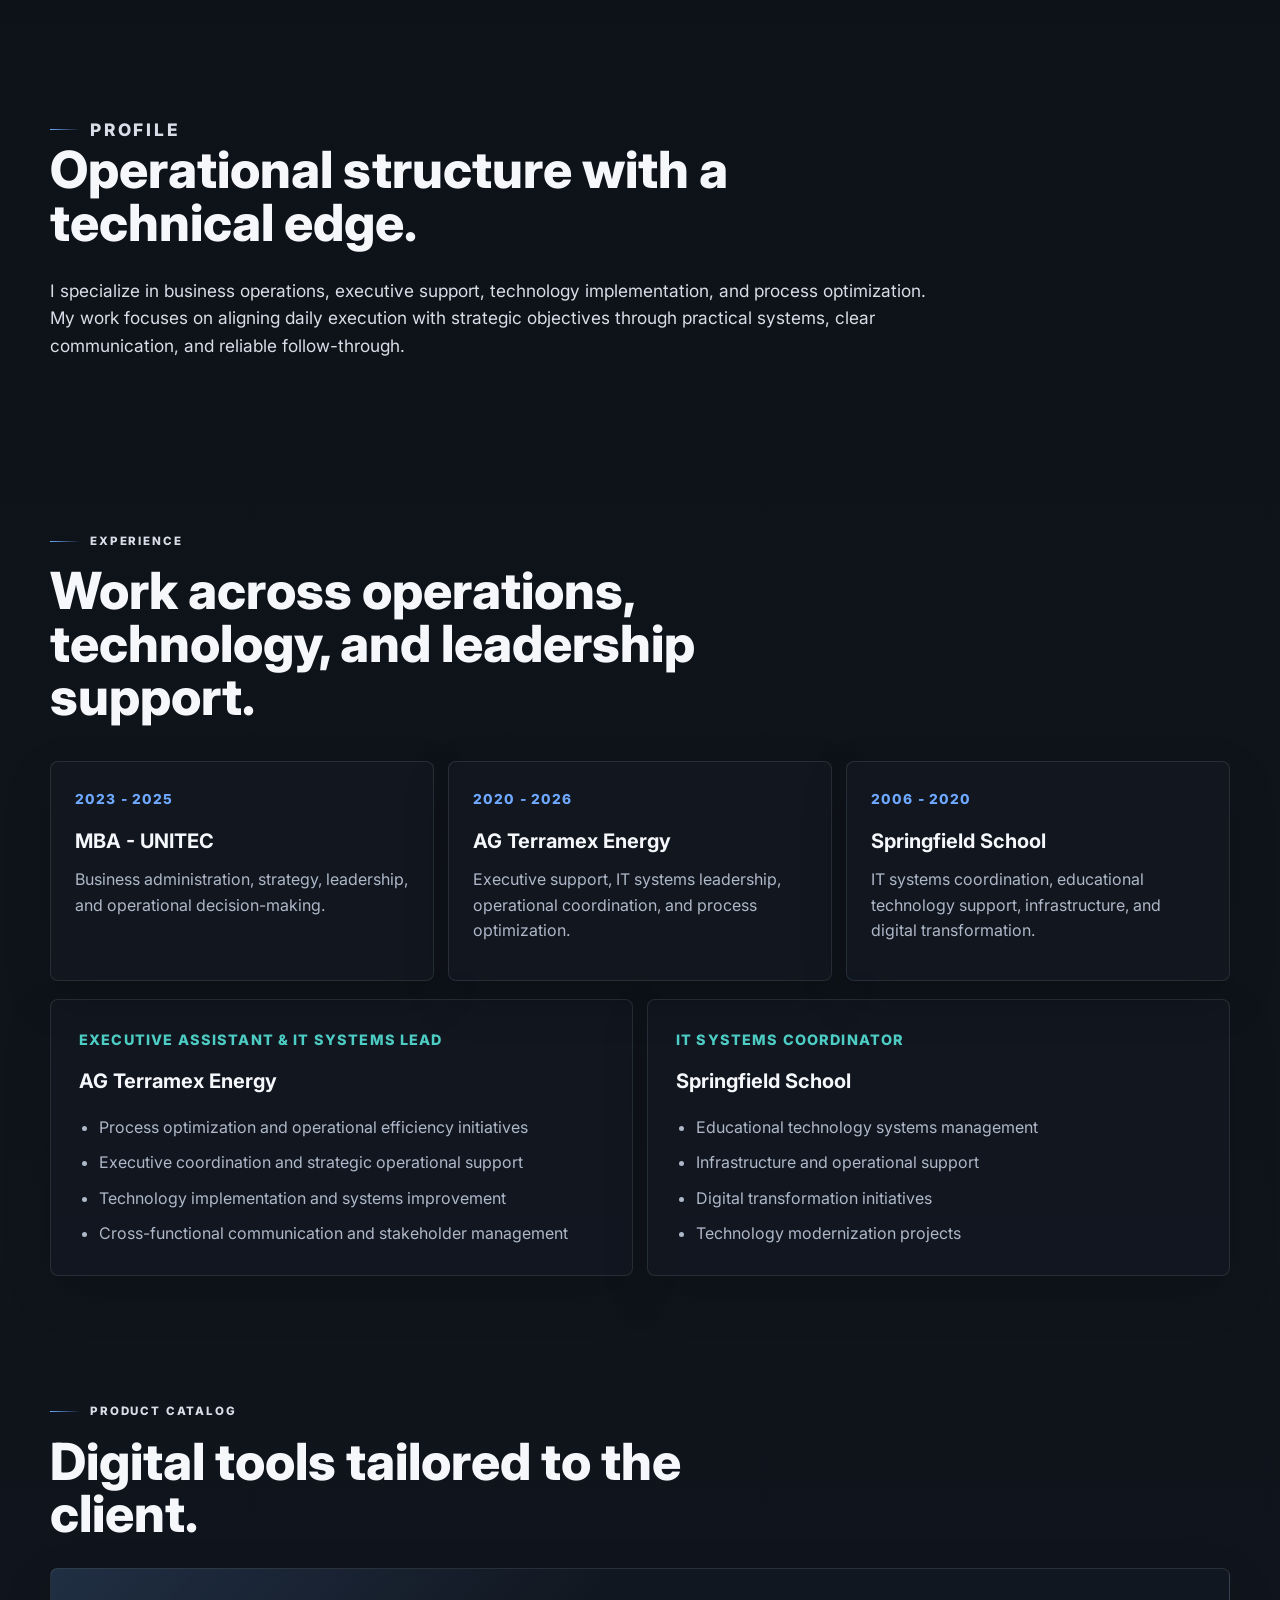
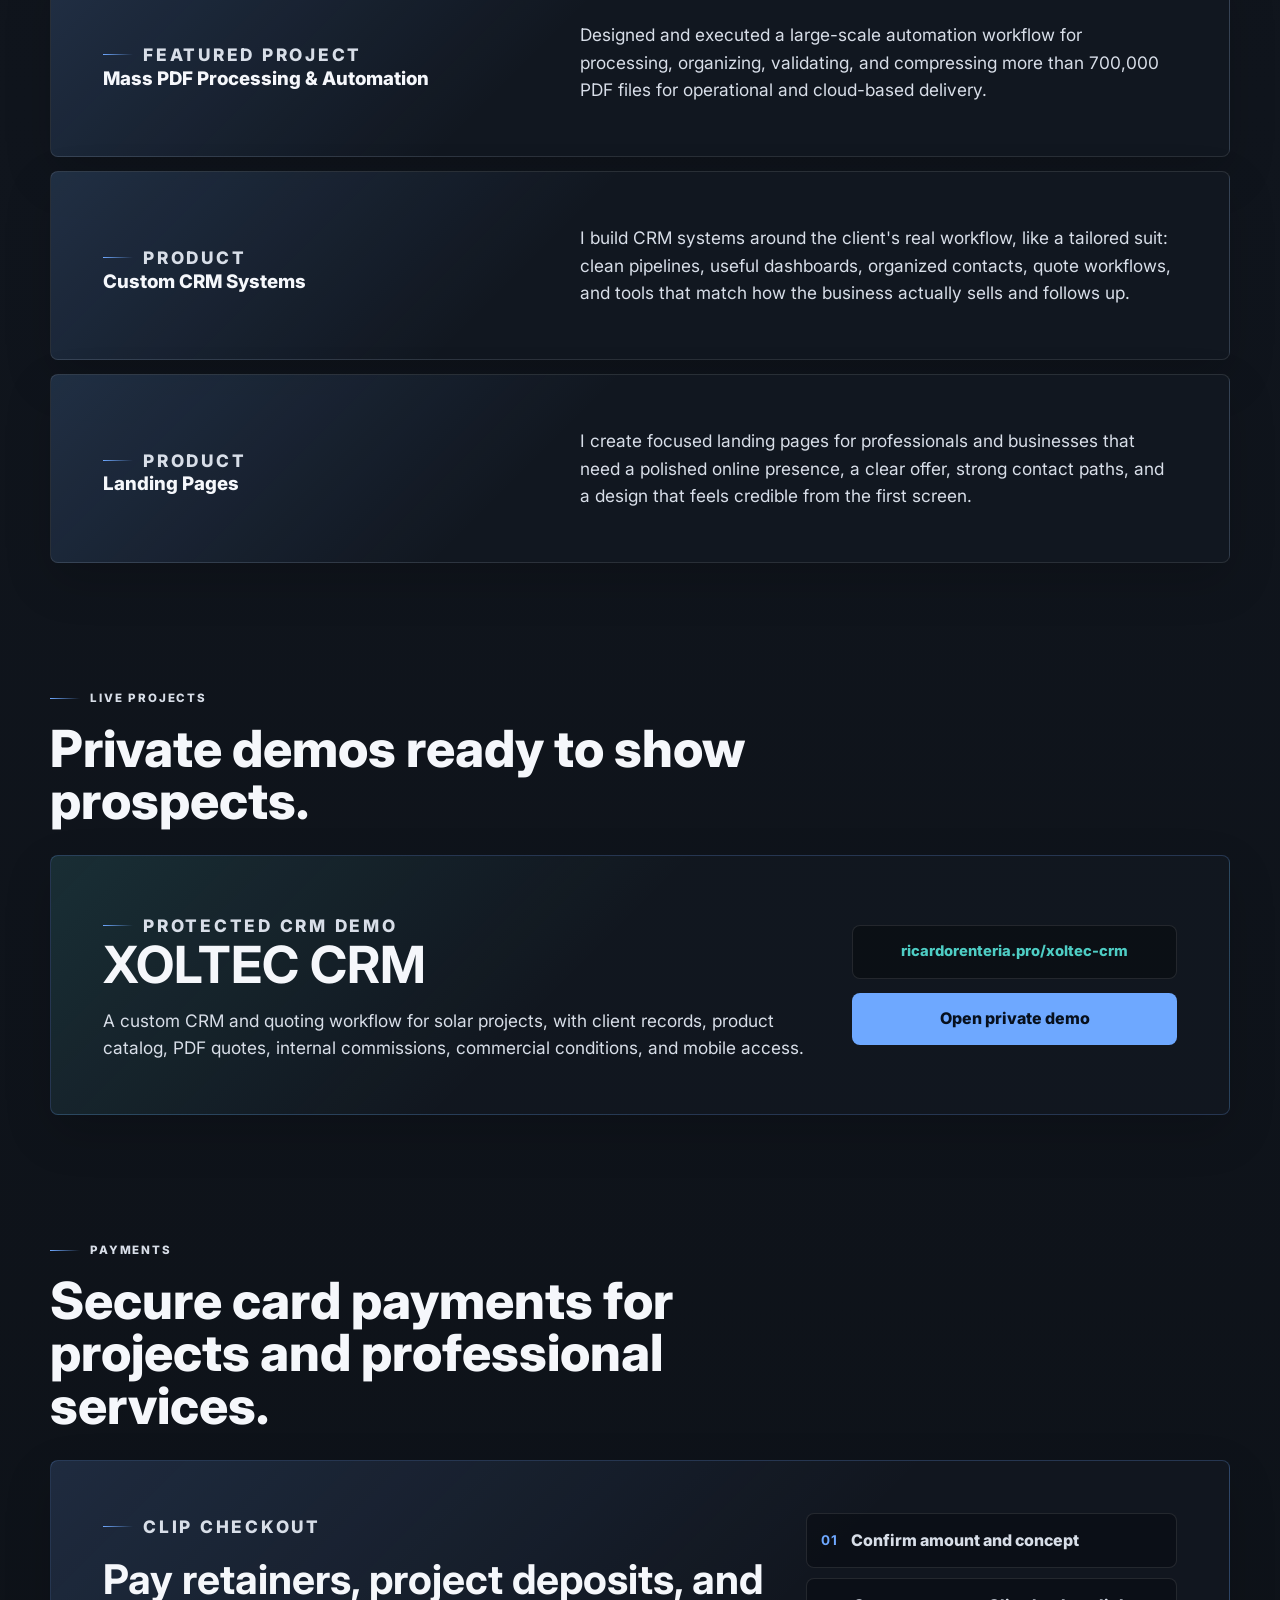
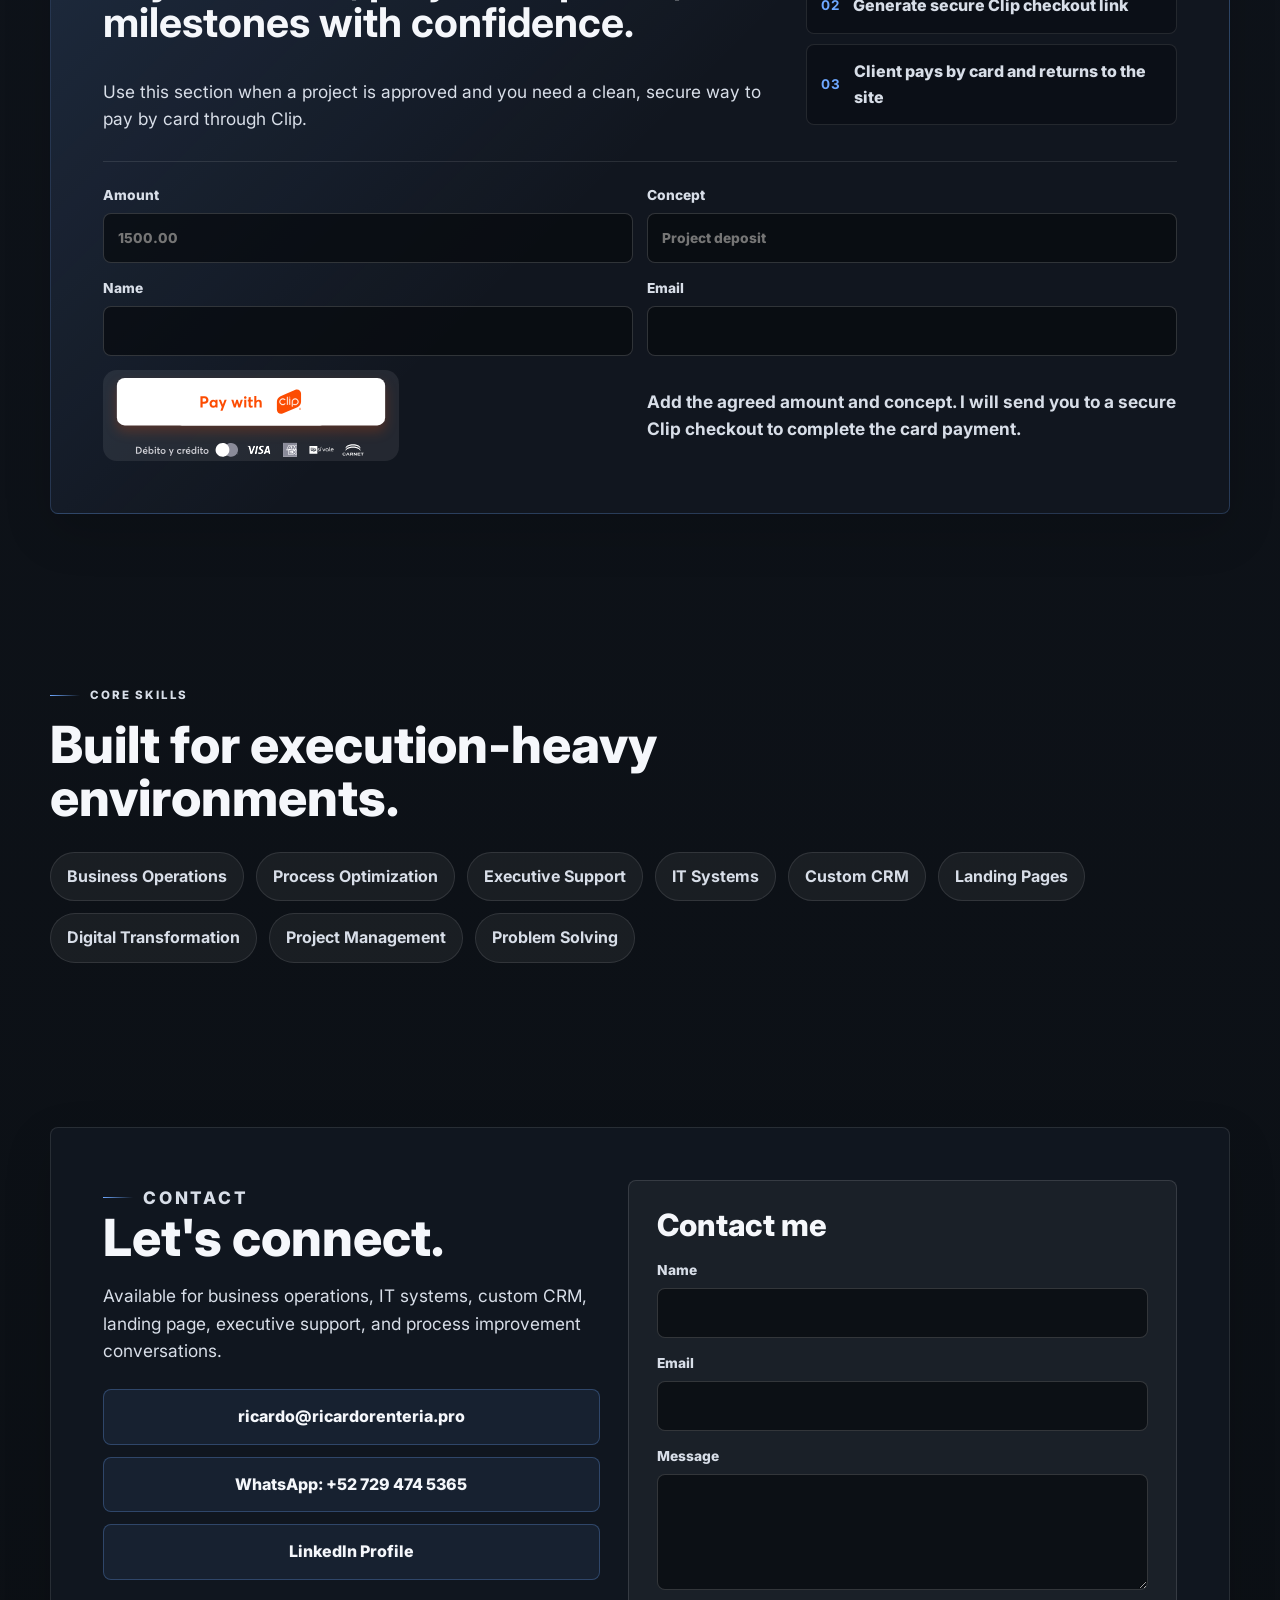
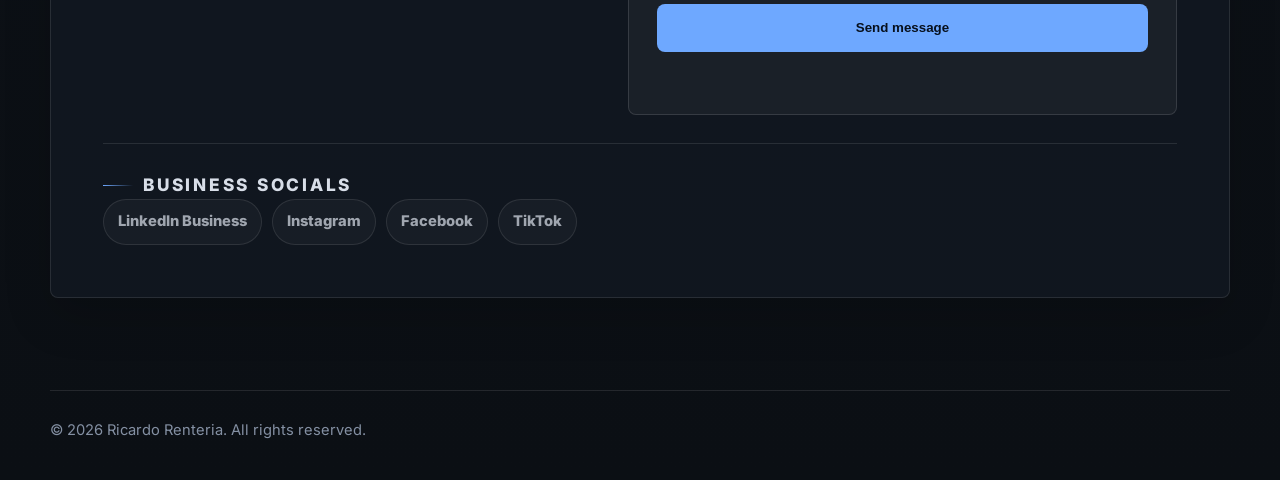
==== commit 85900efa: "Keep contact form on site after submit" ====
--- a/index.html
+++ b/index.html
@@ -168,10 +168,13 @@
 
         <form class="contact-form" action="https://formspree.io/f/mgoqldyq" method="POST">
           <h3 data-i18n="formTitle">Contact me</h3>
+          <input type="hidden" name="_subject" value="Nuevo mensaje desde ricardorenteria.pro" />
+          <input type="hidden" name="recipient_context" value="ricardo@ricardorenteria.pro" />
           <label><span data-i18n="formName">Name</span><input type="text" name="name" autocomplete="name" required /></label>
           <label><span data-i18n="formEmail">Email</span><input type="email" name="email" autocomplete="email" required /></label>
           <label><span data-i18n="formMessage">Message</span><textarea name="message" rows="4" required></textarea></label>
           <button class="btn primary" type="submit" data-i18n="formSubmit">Send message</button>
+          <p class="form-status" data-contact-form-status aria-live="polite"></p>
         </form>
 
         <div class="business-socials" aria-label="Business social media">
--- a/style.css
+++ b/style.css
@@ -824,6 +824,27 @@
   cursor: pointer;
 }
 
+.contact-form .btn:disabled {
+  cursor: wait;
+  opacity: 0.72;
+}
+
+.form-status {
+  min-height: 20px;
+  margin: 0;
+  color: var(--soft);
+  font-size: 0.88rem;
+  font-weight: 800;
+}
+
+.form-status[data-status="success"] {
+  color: #8de0c9;
+}
+
+.form-status[data-status="error"] {
+  color: #ffb4a8;
+}
+
 .contact-link {
   border: 1px solid rgba(110, 168, 255, 0.28);
   background: rgba(110, 168, 255, 0.08);
